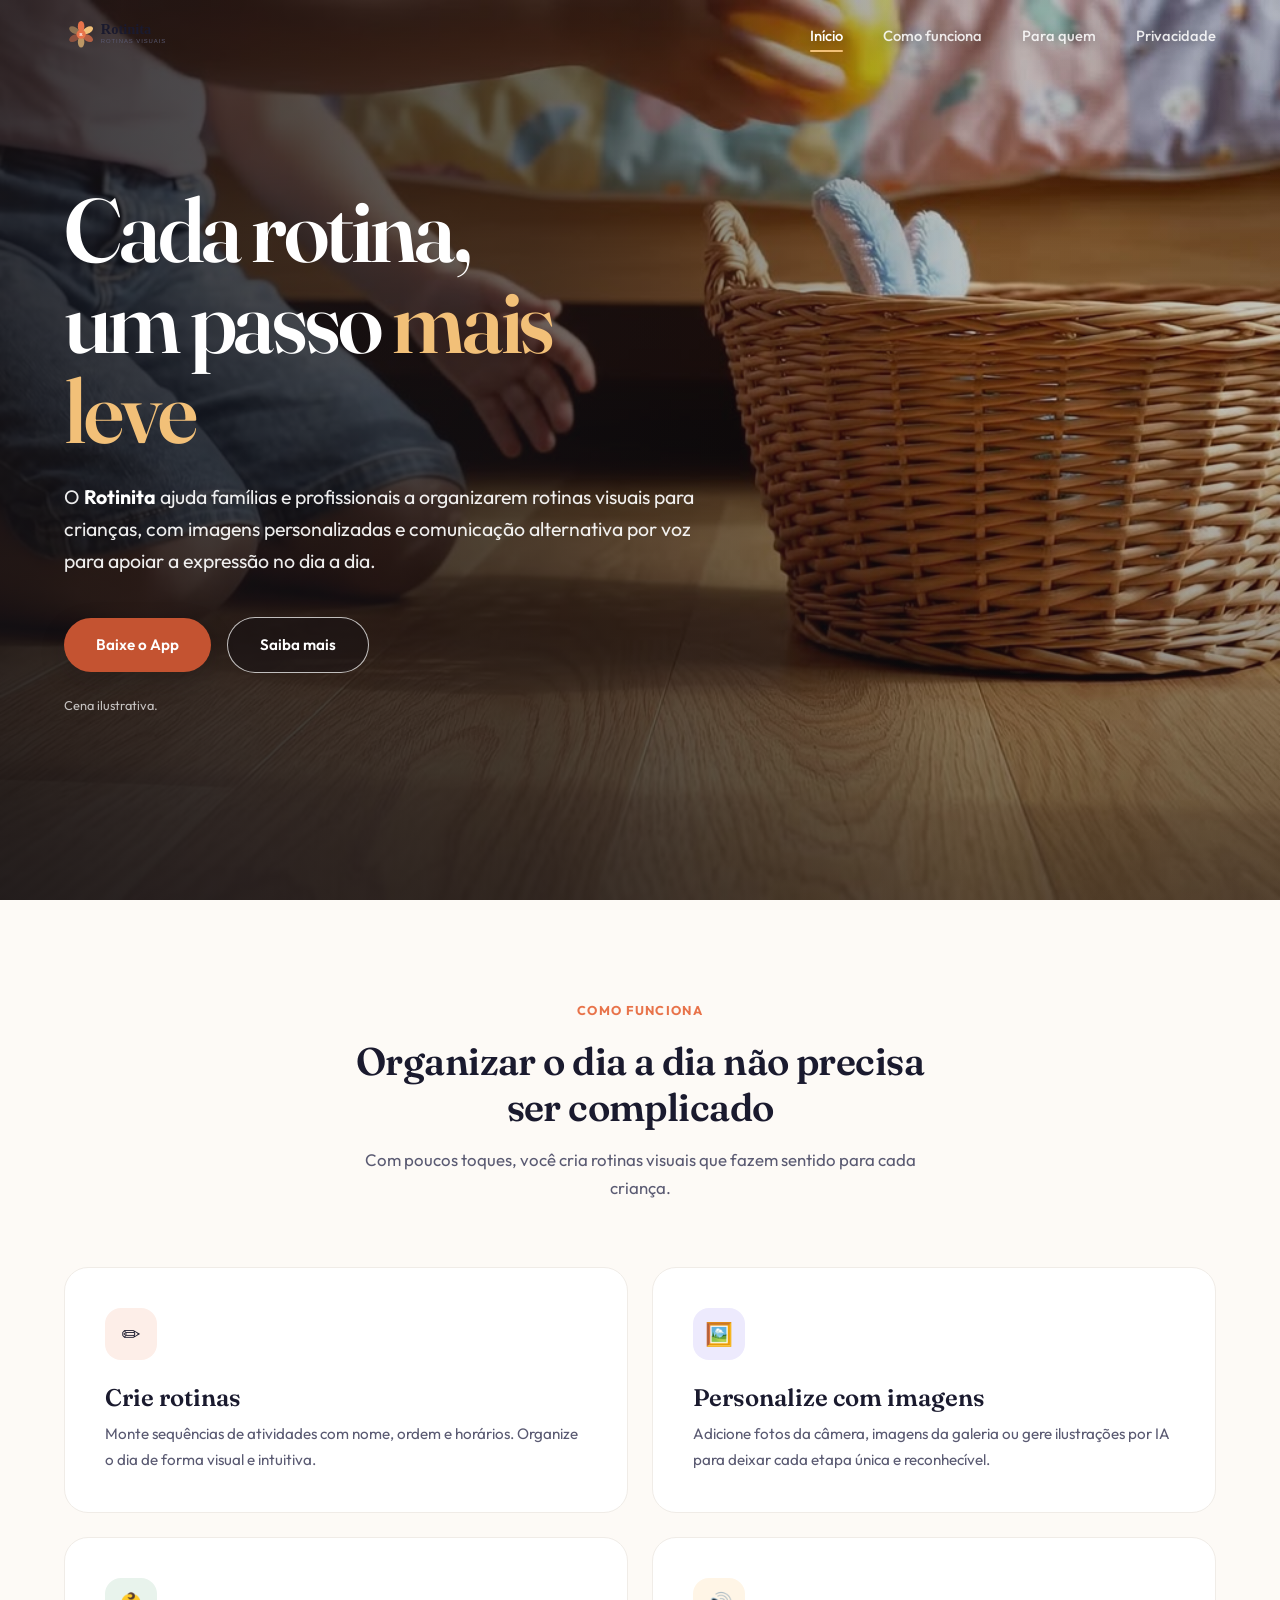
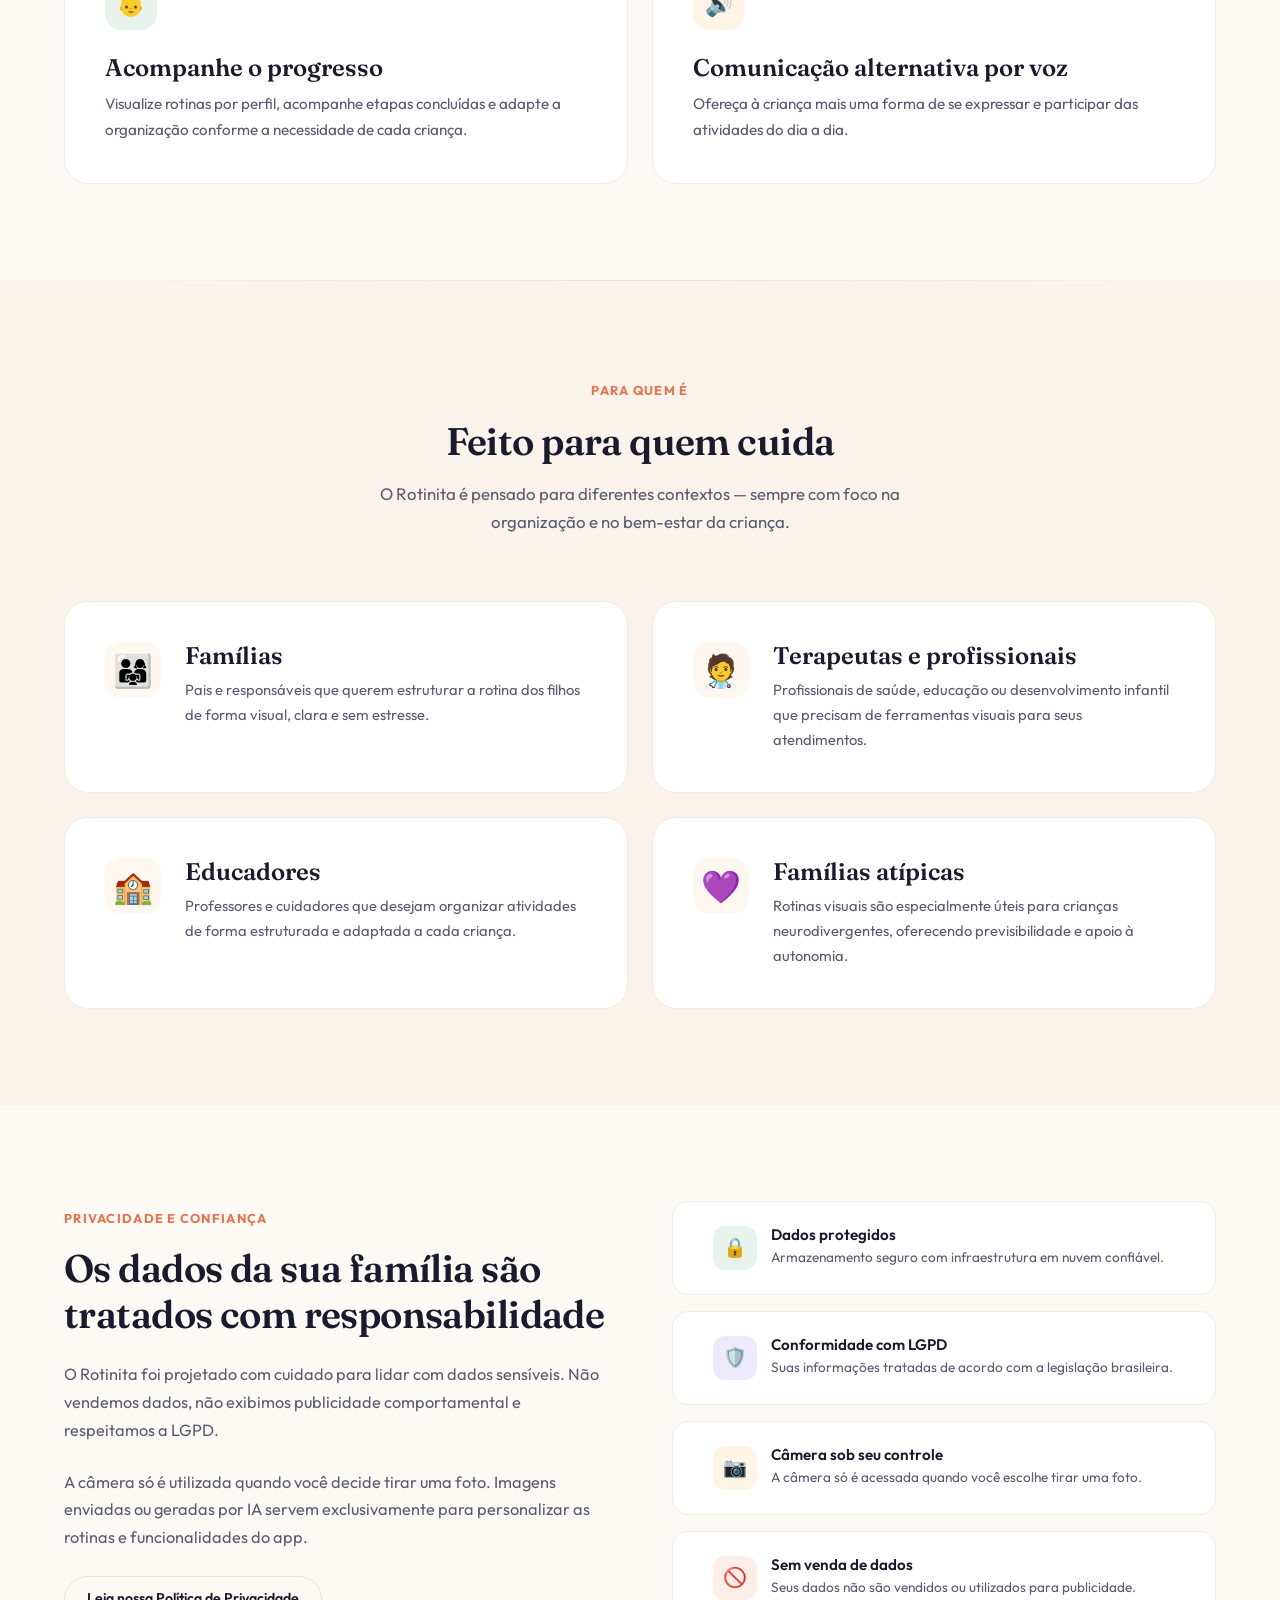
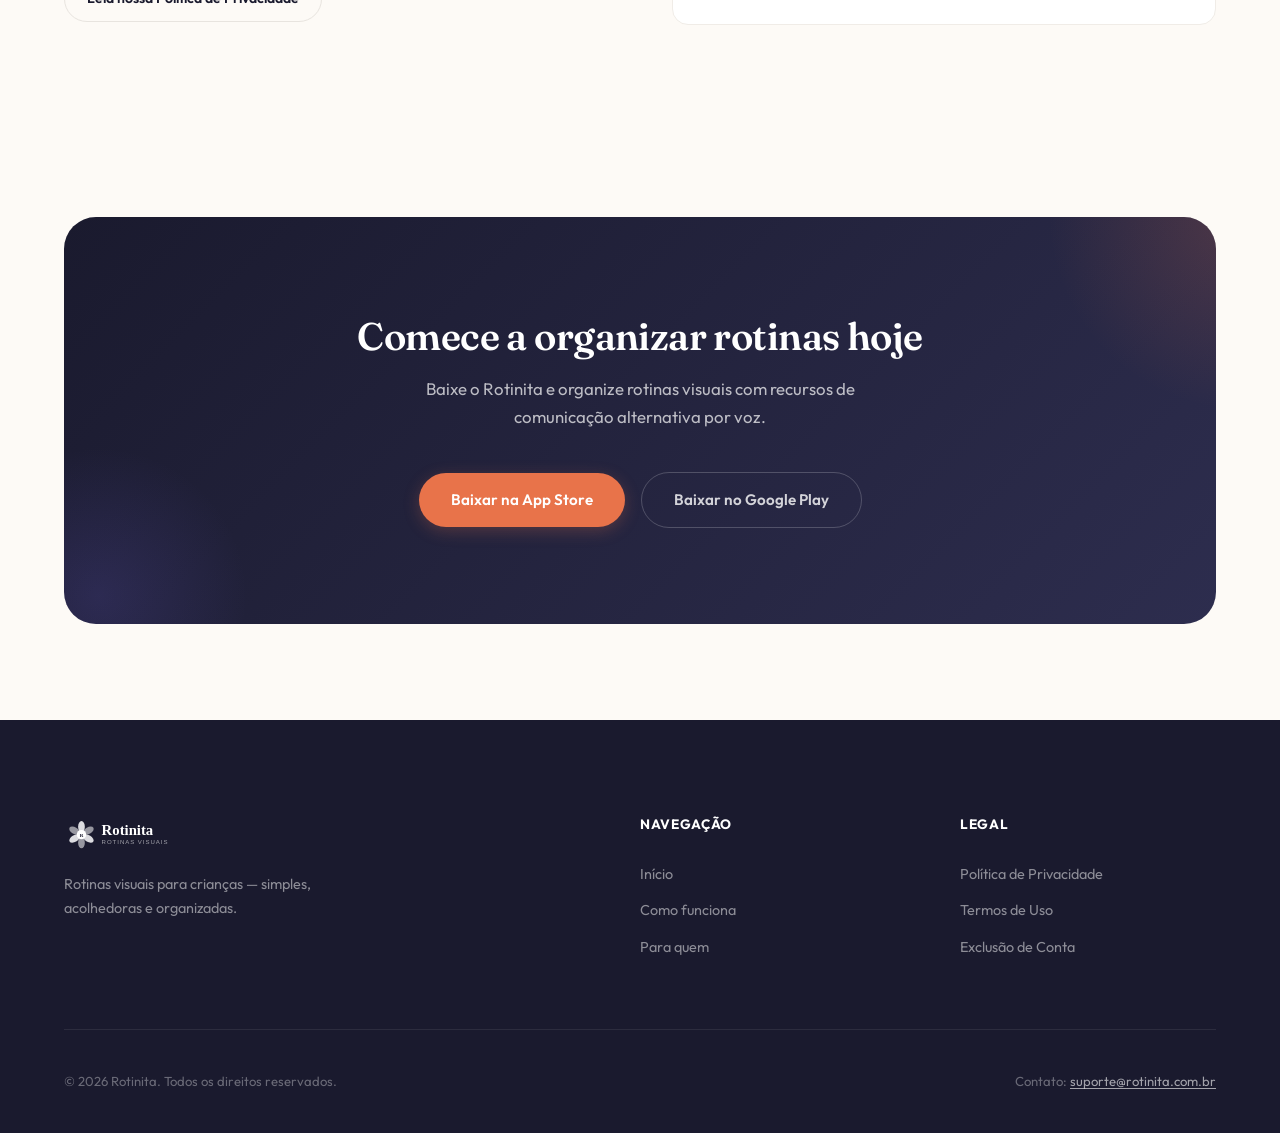
==== index.html @ 9b25953a "feat: Add hero video with autoplay and reduced motion support; enhance header behavior on scroll" ====
<!DOCTYPE html>
<html lang="pt-BR" class="home-page">
<head>
  <meta charset="UTF-8">
  <meta name="viewport" content="width=device-width, initial-scale=1.0">
  <title>Rotinita — Rotinas Visuais e Comunicação Alternativa por Voz</title>
  <meta name="description" content="Crie rotinas visuais personalizadas para crianças. O Rotinita também oferece comunicação alternativa por voz para apoiar a expressão no dia a dia.">
  <link rel="canonical" href="https://rotinita.com.br/">
  <meta name="theme-color" content="#E8734A">
  <meta name="msapplication-TileColor" content="#E8734A">
  <meta name="msapplication-config" content="/browserconfig.xml">
  <meta name="robots" content="index, follow">
  <meta name="author" content="Rotinita">
  <meta name="application-name" content="Rotinita">
  <meta name="apple-mobile-web-app-title" content="Rotinita">
  <meta name="apple-mobile-web-app-capable" content="yes">
  <meta name="apple-mobile-web-app-status-bar-style" content="default">
  <meta name="format-detection" content="telephone=no">
  <meta property="og:title" content="Rotinita — Rotinas Visuais e Comunicação Alternativa por Voz">
  <meta property="og:description" content="Rotinas visuais para crianças com imagens personalizadas e comunicação alternativa por voz.">
  <meta property="og:type" content="website">
  <meta property="og:locale" content="pt_BR">
  <meta property="og:site_name" content="Rotinita">
  <meta property="og:url" content="https://rotinita.com.br/">
  <meta property="og:image" content="https://rotinita.com.br/og-image.png">
  <meta property="og:image:width" content="1200">
  <meta property="og:image:height" content="630">
  <meta property="og:image:alt" content="Rotinita — Rotinas visuais para crianças">
  <meta name="twitter:card" content="summary_large_image">
  <meta name="twitter:title" content="Rotinita — Rotinas Visuais e Comunicação Alternativa por Voz">
  <meta name="twitter:description" content="Rotinas visuais para crianças com imagens personalizadas e comunicação alternativa por voz.">
  <meta name="twitter:image" content="https://rotinita.com.br/twitter-card.png">
  <meta name="twitter:image:alt" content="Rotinita — Rotinas visuais para crianças">
  <link rel="icon" type="image/svg+xml" href="/favicon.svg">
  <link rel="icon" type="image/x-icon" href="/favicon.ico">
  <link rel="icon" type="image/png" sizes="48x48" href="/favicon-48x48.png">
  <link rel="icon" type="image/png" sizes="32x32" href="/favicon-32x32.png">
  <link rel="icon" type="image/png" sizes="16x16" href="/favicon-16x16.png">
  <link rel="apple-touch-icon" sizes="180x180" href="/apple-touch-icon.png">
  <link rel="manifest" href="/site.webmanifest">
  <link rel="sitemap" type="application/xml" href="/sitemap.xml">
  <script type="application/ld+json">
    {
      "@context": "https://schema.org",
      "@type": "SoftwareApplication",
      "name": "Rotinita",
      "applicationCategory": "LifestyleApplication",
      "operatingSystem": "Android, iOS",
      "description": "Aplicativo de rotinas visuais para crianças com imagens personalizadas e comunicação alternativa por voz.",
      "url": "https://rotinita.com.br/",
      "image": "https://rotinita.com.br/og-image.png",
      "inLanguage": "pt-BR",
      "downloadUrl": [
        "https://apps.apple.com/br/app/rotinita/id6761869737",
        "https://play.google.com/store/apps/details?id=br.com.rotinita&hl=pt_BR"
      ],
      "publisher": {
        "@type": "Organization",
        "name": "Rotinita",
        "url": "https://rotinita.com.br/"
      }
    }
  </script>
  <link rel="stylesheet" href="css/style.css">
</head>
<body>

  <!-- Header -->
  <header class="site-header site-header--hero over-hero">
    <div class="container header-inner">
      <a href="/" class="logo" aria-label="Rotinita - Página Inicial">
        <img src="logo-horizontal.svg" alt="Rotinita" class="logo-image">
      </a>
      <nav class="nav-desktop" aria-label="Navegação principal">
        <a href="/" class="active">Início</a>
        <a href="#como-funciona">Como funciona</a>
        <a href="#para-quem">Para quem</a>
        <a href="#confianca">Privacidade</a>
      </nav>
      <button class="nav-toggle" aria-label="Abrir menu" aria-expanded="false">
        <svg viewBox="0 0 24 24" fill="none" stroke="currentColor" stroke-width="2" stroke-linecap="round"><line x1="3" y1="6" x2="21" y2="6"/><line x1="3" y1="12" x2="21" y2="12"/><line x1="3" y1="18" x2="21" y2="18"/></svg>
      </button>
    </div>
    <nav class="nav-mobile" aria-label="Navegação mobile">
      <a href="/">Início</a>
      <a href="#como-funciona">Como funciona</a>
      <a href="#para-quem">Para quem</a>
      <a href="#confianca">Privacidade</a>
      <a href="politica-de-privacidade.html">Política de Privacidade</a>
      <a href="termos-de-uso.html">Termos de Uso</a>
      <a href="exclusao-de-conta.html">Exclusão de Conta</a>
    </nav>
  </header>

  <main>
    <!-- Hero -->
    <section class="hero" aria-labelledby="hero-title">
      <div class="hero-media" aria-hidden="true">
        <video
          id="hero-video"
          class="hero-video"
          muted
          loop
          playsinline
          preload="metadata"
          poster="assets/video/rotinita-hero-poster.jpg"
          tabindex="-1"
        >
          <source src="assets/video/rotinita-hero.mp4" type="video/mp4">
        </video>
      </div>
      <div class="hero-overlay" aria-hidden="true"></div>

      <div class="container hero-content">
        <div class="hero-copy">
          <h1 id="hero-title" class="fade-up">
            Cada rotina,<br>um passo <em>mais leve</em>
          </h1>

          <p class="hero-subtitle fade-up stagger-1">
            O <strong>Rotinita</strong> ajuda famílias e profissionais a organizarem rotinas visuais para crianças, com imagens personalizadas e comunicação alternativa por voz para apoiar a expressão no dia a dia.
          </p>

          <div class="hero-actions fade-up stagger-2">
            <a href="#contato" class="btn btn-primary">Baixe o App</a>
            <a href="#como-funciona" class="btn btn-secondary">Saiba mais</a>
          </div>

          <p class="hero-disclosure fade-up stagger-3">
            Cena ilustrativa.
          </p>
        </div>
      </div>

    </section>

    <!-- Como Funciona -->
    <section id="como-funciona">
      <div class="container">
        <div class="section-header fade-up">
          <span class="section-label">Como funciona</span>
          <h2>Organizar o dia a dia não precisa ser complicado</h2>
          <p>Com poucos toques, você cria rotinas visuais que fazem sentido para cada criança.</p>
        </div>

        <div class="features-grid">
          <div class="feature-card fade-up stagger-1">
            <div class="feature-icon feature-icon--orange" aria-hidden="true">✏️</div>
            <h3>Crie rotinas</h3>
            <p>Monte sequências de atividades com nome, ordem e horários. Organize o dia de forma visual e intuitiva.</p>
          </div>

          <div class="feature-card fade-up stagger-2">
            <div class="feature-icon feature-icon--purple" aria-hidden="true">🖼️</div>
            <h3>Personalize com imagens</h3>
            <p>Adicione fotos da câmera, imagens da galeria ou gere ilustrações por IA para deixar cada etapa única e reconhecível.</p>
          </div>

          <div class="feature-card fade-up stagger-3">
            <div class="feature-icon feature-icon--sage" aria-hidden="true">👶</div>
            <h3>Acompanhe o progresso</h3>
            <p>Visualize rotinas por perfil, acompanhe etapas concluídas e adapte a organização conforme a necessidade de cada criança.</p>
          </div>

          <div class="feature-card fade-up stagger-4">
            <div class="feature-icon feature-icon--warm" aria-hidden="true">🔊</div>
            <h3>Comunicação alternativa por voz</h3>
            <p>Ofereça à criança mais uma forma de se expressar e participar das atividades do dia a dia.</p>
          </div>
        </div>
      </div>
    </section>

    <!-- Para quem -->
    <section id="para-quem" class="audience-section">
      <div class="container">
        <div class="section-header fade-up">
          <span class="section-label">Para quem é</span>
          <h2>Feito para quem cuida</h2>
          <p>O Rotinita é pensado para diferentes contextos — sempre com foco na organização e no bem-estar da criança.</p>
        </div>

        <div class="audience-grid">
          <div class="audience-card fade-up stagger-1">
            <div class="audience-emoji" aria-hidden="true">👨‍👩‍👧</div>
            <div>
              <h3>Famílias</h3>
              <p>Pais e responsáveis que querem estruturar a rotina dos filhos de forma visual, clara e sem estresse.</p>
            </div>
          </div>

          <div class="audience-card fade-up stagger-2">
            <div class="audience-emoji" aria-hidden="true">🧑‍⚕️</div>
            <div>
              <h3>Terapeutas e profissionais</h3>
              <p>Profissionais de saúde, educação ou desenvolvimento infantil que precisam de ferramentas visuais para seus atendimentos.</p>
            </div>
          </div>

          <div class="audience-card fade-up stagger-3">
            <div class="audience-emoji" aria-hidden="true">🏫</div>
            <div>
              <h3>Educadores</h3>
              <p>Professores e cuidadores que desejam organizar atividades de forma estruturada e adaptada a cada criança.</p>
            </div>
          </div>

          <div class="audience-card fade-up stagger-4">
            <div class="audience-emoji" aria-hidden="true">💜</div>
            <div>
              <h3>Famílias atípicas</h3>
              <p>Rotinas visuais são especialmente úteis para crianças neurodivergentes, oferecendo previsibilidade e apoio à autonomia.</p>
            </div>
          </div>
        </div>
      </div>
    </section>

    <!-- Confiança e Privacidade -->
    <section id="confianca" class="trust-section">
      <div class="container">
        <div class="trust-content">
          <div class="trust-text fade-up">
            <span class="section-label">Privacidade e confiança</span>
            <h2>Os dados da sua família são tratados com responsabilidade</h2>
            <p>
              O Rotinita foi projetado com cuidado para lidar com dados sensíveis. Não vendemos dados, não exibimos publicidade comportamental e respeitamos a LGPD.
            </p>
            <p>
              A câmera só é utilizada quando você decide tirar uma foto. Imagens enviadas ou geradas por IA servem exclusivamente para personalizar as rotinas e funcionalidades do app.
            </p>
            <div class="mt-md">
              <a href="politica-de-privacidade.html" class="btn btn-secondary btn-sm">Leia nossa Política de Privacidade</a>
            </div>
          </div>

          <div class="trust-badges fade-up stagger-2">
            <div class="trust-badge">
              <div class="trust-badge-icon feature-icon--sage" aria-hidden="true">🔒</div>
              <div>
                <h4>Dados protegidos</h4>
                <p>Armazenamento seguro com infraestrutura em nuvem confiável.</p>
              </div>
            </div>

            <div class="trust-badge">
              <div class="trust-badge-icon feature-icon--purple" aria-hidden="true">🛡️</div>
              <div>
                <h4>Conformidade com LGPD</h4>
                <p>Suas informações tratadas de acordo com a legislação brasileira.</p>
              </div>
            </div>

            <div class="trust-badge">
              <div class="trust-badge-icon feature-icon--warm" aria-hidden="true">📷</div>
              <div>
                <h4>Câmera sob seu controle</h4>
                <p>A câmera só é acessada quando você escolhe tirar uma foto.</p>
              </div>
            </div>

            <div class="trust-badge">
              <div class="trust-badge-icon feature-icon--orange" aria-hidden="true">🚫</div>
              <div>
                <h4>Sem venda de dados</h4>
                <p>Seus dados não são vendidos ou utilizados para publicidade.</p>
              </div>
            </div>
          </div>
        </div>
      </div>
    </section>

    <!-- CTA -->
    <section id="contato" class="cta-section">
      <div class="container">
        <div class="cta-card fade-up">
          <h2>Comece a organizar rotinas hoje</h2>
          <p>Baixe o Rotinita e organize rotinas visuais com recursos de comunicação alternativa por voz.</p>
          <div class="hero-actions">
            <a href="https://apps.apple.com/br/app/rotinita/id6761869737" class="btn btn-primary">Baixar na App Store</a>
            <a href="https://play.google.com/store/apps/details?id=br.com.rotinita&amp;hl=pt_BR" class="btn btn-secondary">Baixar no Google Play</a>
          </div>
        </div>
      </div>
    </section>
  </main>

  <!-- Footer -->
  <footer class="site-footer">
    <div class="container">
      <div class="footer-grid">
        <div class="footer-brand">
          <a href="/" class="logo" aria-label="Rotinita - Página Inicial">
            <img src="logo-horizontal-branco.svg" alt="Rotinita" class="logo-image logo-image--footer">
          </a>
          <p>Rotinas visuais para crianças — simples, acolhedoras e organizadas.</p>
        </div>

        <div class="footer-col">
          <h4>Navegação</h4>
          <a href="/">Início</a>
          <a href="#como-funciona">Como funciona</a>
          <a href="#para-quem">Para quem</a>
        </div>

        <div class="footer-col">
          <h4>Legal</h4>
          <a href="politica-de-privacidade.html">Política de Privacidade</a>
          <a href="termos-de-uso.html">Termos de Uso</a>
          <a href="exclusao-de-conta.html">Exclusão de Conta</a>
        </div>
      </div>

      <div class="footer-bottom">
        <p>&copy; 2026 Rotinita. Todos os direitos reservados.</p>
        <p>Contato: <a href="mailto:suporte@rotinita.com.br">suporte@rotinita.com.br</a></p>
      </div>
    </div>
  </footer>

  <!-- Back to top -->
  <button class="back-to-top" aria-label="Voltar ao topo">
    <svg viewBox="0 0 24 24" fill="none" stroke="currentColor" stroke-width="2.5" stroke-linecap="round" stroke-linejoin="round"><polyline points="18 15 12 9 6 15"/></svg>
  </button>

  <script src="js/main.js"></script>
</body>
</html>
---- css/style.css ----
/* ============================================
   Rotinita - Rotinas Visuais
   Site Institucional — 2026
   ============================================ */

@import url('https://fonts.googleapis.com/css2?family=Outfit:wght@300;400;500;600;700;800&family=Fraunces:ital,opsz,wght@0,9..144,300;0,9..144,400;0,9..144,500;0,9..144,600;0,9..144,700;1,9..144,400;1,9..144,500&display=swap');

/* --- Design Tokens --- */
:root {
  --color-bg: #FDFAF6;
  --color-bg-warm: #F9F3EB;
  --color-bg-card: #FFFFFF;
  --color-bg-elevated: #FFF8F0;
  --color-text: #1A1A2E;
  --color-text-secondary: #5A5A72;
  --color-text-muted: #8E8EA0;
  --color-accent: #E8734A;
  --color-accent-hover: #D4623B;
  --color-accent-soft: #FDEEE8;
  --color-accent-2: #7B6CF0;
  --color-accent-2-soft: #EDEAFD;
  --color-warm: #F2C078;
  --color-warm-soft: #FFF5E6;
  --color-sage: #8DB89E;
  --color-sage-soft: #E8F3EC;
  --color-border: #E8E4DF;
  --color-border-light: #F0ECE7;
  --color-shadow: rgba(26, 26, 46, 0.06);
  --color-shadow-lg: rgba(26, 26, 46, 0.10);

  --font-display: 'Fraunces', Georgia, serif;
  --font-body: 'Outfit', system-ui, sans-serif;

  --radius-sm: 10px;
  --radius-md: 16px;
  --radius-lg: 24px;
  --radius-xl: 32px;
  --radius-full: 9999px;

  --space-xs: 0.5rem;
  --space-sm: 1rem;
  --space-md: 1.5rem;
  --space-lg: 2.5rem;
  --space-xl: 4rem;
  --space-2xl: 6rem;
  --space-3xl: 8rem;

  --max-width: 1200px;
  --max-width-text: 780px;
  --header-height: 72px;
}

/* --- Reset & Base --- */
*, *::before, *::after { box-sizing: border-box; margin: 0; padding: 0; }

html {
  scroll-behavior: smooth;
  -webkit-text-size-adjust: 100%;
  scroll-padding-top: calc(var(--header-height) + 2rem);
}

.home-page {
  scroll-padding-top: var(--header-height);
}

body {
  font-family: var(--font-body);
  font-weight: 400;
  color: var(--color-text);
  background-color: var(--color-bg);
  line-height: 1.7;
  font-size: 16px;
  -webkit-font-smoothing: antialiased;
  -moz-osx-font-smoothing: grayscale;
  overflow-x: hidden;
}

img { max-width: 100%; display: block; }
a { color: inherit; text-decoration: none; }
ul, ol { list-style: none; }

::selection {
  background: var(--color-accent-soft);
  color: var(--color-accent);
}

/* --- Typography --- */
h1, h2, h3, h4 {
  font-family: var(--font-display);
  font-weight: 600;
  line-height: 1.2;
  color: var(--color-text);
}

h1 { font-size: clamp(2.2rem, 5vw, 3.5rem); letter-spacing: -0.02em; }
h2 { font-size: clamp(1.6rem, 3.5vw, 2.4rem); letter-spacing: -0.015em; }
h3 { font-size: clamp(1.2rem, 2.5vw, 1.5rem); }
h4 { font-size: 1.1rem; font-family: var(--font-body); font-weight: 600; }

p { color: var(--color-text-secondary); }

.text-link {
  color: var(--color-accent);
  text-decoration: underline;
  text-underline-offset: 0.14em;
}

.text-link:hover {
  color: var(--color-accent-hover);
}

/* --- Layout --- */
.container {
  width: 100%;
  max-width: var(--max-width);
  margin: 0 auto;
  padding: 0 var(--space-md);
}

.container--narrow {
  max-width: var(--max-width-text);
}

section {
  padding: var(--space-2xl) 0;
}

/* --- Header --- */
.site-header {
  position: sticky;
  top: 0;
  z-index: 100;
  background: rgba(253, 250, 246, 0.85);
  backdrop-filter: blur(20px) saturate(180%);
  -webkit-backdrop-filter: blur(20px) saturate(180%);
  border-bottom: 1px solid var(--color-border-light);
  height: var(--header-height);
  transition: background-color 0.3s ease, border-color 0.3s ease, box-shadow 0.3s ease;
}

.site-header.scrolled {
  box-shadow: 0 2px 24px var(--color-shadow);
}

.site-header--hero {
  position: fixed;
  left: 0;
  right: 0;
}

.site-header--hero.over-hero {
  background: transparent;
  border-bottom-color: transparent;
  box-shadow: none;
  backdrop-filter: none;
  -webkit-backdrop-filter: none;
}

.header-inner {
  display: flex;
  align-items: center;
  justify-content: space-between;
  height: 100%;
}

.logo {
  display: flex;
  align-items: center;
  gap: 10px;
  font-family: var(--font-display);
  font-weight: 700;
  font-size: 1.25rem;
  color: var(--color-text);
  flex-shrink: 0;
  transition: opacity 0.25s ease, transform 0.25s ease, visibility 0.25s;
}

.logo-image {
  display: block;
  width: clamp(148px, 22vw, 184px);
  height: auto;
}

.nav-desktop {
  display: flex;
  align-items: center;
  gap: var(--space-lg);
}

.nav-desktop a {
  font-size: 0.92rem;
  font-weight: 500;
  color: var(--color-text-secondary);
  transition: color 0.2s;
  position: relative;
}

.nav-desktop a:hover,
.nav-desktop a.active {
  color: var(--color-accent);
}

.site-header--hero.over-hero .logo {
  opacity: 0;
  visibility: hidden;
  transform: translateY(-8px);
}

.site-header--hero.over-hero .nav-desktop a {
  color: rgba(255, 255, 255, 0.86);
  text-shadow: 0 1px 12px rgba(20, 17, 21, 0.42);
}

.site-header--hero.over-hero .nav-desktop a:hover,
.site-header--hero.over-hero .nav-desktop a.active {
  color: white;
}

.nav-desktop a::after {
  content: '';
  position: absolute;
  bottom: -4px;
  left: 0;
  width: 0;
  height: 2px;
  background: var(--color-accent);
  border-radius: 2px;
  transition: width 0.25s ease;
}

.nav-desktop a:hover::after,
.nav-desktop a.active::after {
  width: 100%;
}

.site-header--hero.over-hero .nav-desktop a::after {
  background: #F2C078;
}

/* Mobile Nav */
.nav-toggle {
  display: none;
  background: none;
  border: none;
  cursor: pointer;
  padding: 8px;
  color: var(--color-text);
}

.nav-toggle svg { width: 24px; height: 24px; }

.site-header--hero.over-hero .nav-toggle {
  color: white;
  filter: drop-shadow(0 1px 8px rgba(20, 17, 21, 0.45));
}

.site-header--hero.over-hero.menu-open {
  background: var(--color-bg);
  border-bottom-color: var(--color-border-light);
}

.site-header--hero.over-hero.menu-open .nav-toggle {
  color: var(--color-text);
  filter: none;
}

.nav-mobile {
  display: none;
  position: fixed;
  top: var(--header-height);
  left: 0;
  right: 0;
  bottom: 0;
  background: var(--color-bg);
  z-index: 99;
  padding: var(--space-lg) var(--space-md);
  flex-direction: column;
  gap: var(--space-sm);
  animation: fadeInDown 0.25s ease;
}

.nav-mobile.open { display: flex; }

.nav-mobile a {
  font-size: 1.15rem;
  font-weight: 500;
  padding: var(--space-sm) 0;
  border-bottom: 1px solid var(--color-border-light);
  color: var(--color-text);
  transition: color 0.2s;
}

.nav-mobile a:hover { color: var(--color-accent); }

@keyframes fadeInDown {
  from { opacity: 0; transform: translateY(-8px); }
  to { opacity: 1; transform: translateY(0); }
}

@media (max-width: 768px) {
  .nav-desktop { display: none; }
  .nav-toggle { display: block; }
}

/* --- Buttons --- */
.btn {
  display: inline-flex;
  align-items: center;
  justify-content: center;
  gap: 8px;
  padding: 14px 32px;
  border-radius: var(--radius-full);
  font-family: var(--font-body);
  font-size: 0.95rem;
  font-weight: 600;
  cursor: pointer;
  border: none;
  transition: all 0.25s ease;
  white-space: nowrap;
}

.btn-primary {
  background: var(--color-accent);
  color: white;
  box-shadow: 0 4px 16px rgba(232, 115, 74, 0.25);
}

.btn-primary:hover {
  background: var(--color-accent-hover);
  transform: translateY(-2px);
  box-shadow: 0 6px 24px rgba(232, 115, 74, 0.35);
}

.btn-secondary {
  background: transparent;
  color: var(--color-text);
  border: 1.5px solid var(--color-border);
}

.btn-secondary:hover {
  border-color: var(--color-accent);
  color: var(--color-accent);
}

.btn-sm {
  padding: 10px 22px;
  font-size: 0.88rem;
}

/* --- Hero --- */
.hero {
  position: relative;
  isolation: isolate;
  display: flex;
  align-items: center;
  min-height: 100svh;
  padding: clamp(5rem, 12vh, 8rem) 0;
  background: var(--color-text);
  overflow: hidden;
}

.hero-media,
.hero-overlay {
  position: absolute;
  inset: 0;
}

.hero-media {
  z-index: -2;
  background: #2b2526 url('../assets/video/rotinita-hero-poster.jpg') center / cover no-repeat;
}

.hero-video {
  width: 100%;
  height: 100%;
  display: block;
  object-fit: cover;
  object-position: center;
}

.hero-overlay {
  z-index: -1;
  pointer-events: none;
  background:
    linear-gradient(90deg, rgba(20, 17, 21, 0.82) 0%, rgba(20, 17, 21, 0.64) 42%, rgba(20, 17, 21, 0.24) 76%),
    linear-gradient(0deg, rgba(20, 17, 21, 0.48) 0%, rgba(20, 17, 21, 0.02) 58%);
}

.hero-content {
  position: relative;
  width: 100%;
}

.hero-copy {
  max-width: 650px;
}

.hero h1 {
  max-width: 10ch;
  margin-bottom: var(--space-md);
  color: white;
  font-size: clamp(3.35rem, 7vw, 5.7rem);
  line-height: 1.01;
  letter-spacing: -0.035em;
  text-wrap: balance;
}

.hero h1 em {
  font-style: normal;
  color: #F2C078;
}

.hero-subtitle {
  max-width: 62ch;
  margin: 0 0 var(--space-lg);
  color: rgba(255, 255, 255, 0.92);
  font-size: clamp(1.05rem, 1.8vw, 1.22rem);
  line-height: 1.65;
}

.hero-subtitle strong {
  color: white;
}

.hero-actions {
  display: flex;
  align-items: center;
  justify-content: center;
  gap: var(--space-sm);
  flex-wrap: wrap;
}

.hero .hero-actions {
  justify-content: flex-start;
}

.hero .btn-primary {
  background: #C45331;
  box-shadow: 0 8px 24px rgba(16, 13, 17, 0.24);
}

.hero .btn-primary:hover {
  background: #AD4529;
}

.hero .btn-secondary {
  color: white;
  background: rgba(20, 17, 21, 0.46);
  border-color: rgba(255, 255, 255, 0.72);
}

.hero .btn-secondary:hover {
  color: var(--color-text);
  background: white;
  border-color: white;
}

.hero-disclosure {
  margin-top: var(--space-md);
  color: rgba(255, 255, 255, 0.72);
  font-size: 0.8rem;
  line-height: 1.4;
}

.hero :focus-visible {
  outline: 3px solid #F2C078;
  outline-offset: 4px;
}

@media (max-width: 768px) {
  .hero {
    align-items: flex-end;
    min-height: 100svh;
    padding: 4.5rem 0 6.5rem;
  }

  .hero-video {
    object-position: 56% center;
  }

  .hero-overlay {
    background:
      linear-gradient(0deg, rgba(20, 17, 21, 0.9) 0%, rgba(20, 17, 21, 0.7) 54%, rgba(20, 17, 21, 0.3) 100%),
      linear-gradient(90deg, rgba(20, 17, 21, 0.46), rgba(20, 17, 21, 0.12));
  }

  .hero h1 {
    font-size: clamp(2.75rem, 12vw, 4.25rem);
  }

  .hero-subtitle {
    max-width: 36rem;
    font-size: 1.02rem;
    line-height: 1.58;
  }
}

@media (max-width: 480px) {
  .hero .hero-actions {
    align-items: stretch;
    flex-direction: column;
  }

  .hero .btn {
    width: 100%;
  }

}

/* --- Feature Cards Section --- */
.section-header {
  text-align: center;
  max-width: 600px;
  margin: 0 auto var(--space-xl);
}

.section-label {
  display: inline-block;
  font-size: 0.8rem;
  font-weight: 700;
  letter-spacing: 0.1em;
  text-transform: uppercase;
  color: var(--color-accent);
  margin-bottom: var(--space-sm);
}

.section-header p {
  margin-top: var(--space-sm);
  font-size: 1.05rem;
}

.features-grid {
  display: grid;
  grid-template-columns: repeat(2, 1fr);
  gap: var(--space-md);
}

@media (max-width: 700px) {
  .features-grid { grid-template-columns: 1fr; }
}

.feature-card {
  background: var(--color-bg-card);
  border: 1px solid var(--color-border-light);
  border-radius: var(--radius-lg);
  padding: var(--space-lg);
  transition: all 0.3s ease;
  position: relative;
  overflow: hidden;
}

.feature-card:hover {
  transform: translateY(-4px);
  box-shadow: 0 12px 40px var(--color-shadow-lg);
  border-color: transparent;
}

.feature-icon {
  width: 52px;
  height: 52px;
  border-radius: var(--radius-md);
  display: flex;
  align-items: center;
  justify-content: center;
  font-size: 1.4rem;
  margin-bottom: var(--space-md);
}

.feature-icon--orange { background: var(--color-accent-soft); }
.feature-icon--purple { background: var(--color-accent-2-soft); }
.feature-icon--sage { background: var(--color-sage-soft); }
.feature-icon--warm { background: var(--color-warm-soft); }

.feature-card h3 { margin-bottom: var(--space-xs); }
.feature-card p { font-size: 0.95rem; }

/* --- Audience Section --- */
.audience-section {
  background: var(--color-bg-warm);
  position: relative;
}

.audience-section::before {
  content: '';
  position: absolute;
  top: 0;
  left: 0;
  right: 0;
  height: 1px;
  background: linear-gradient(90deg, transparent, var(--color-border), transparent);
}

.audience-grid {
  display: grid;
  grid-template-columns: repeat(2, 1fr);
  gap: var(--space-md);
}

@media (max-width: 700px) {
  .audience-grid { grid-template-columns: 1fr; }
}

.audience-card {
  display: flex;
  align-items: flex-start;
  gap: var(--space-md);
  background: var(--color-bg-card);
  border-radius: var(--radius-lg);
  padding: var(--space-lg);
  border: 1px solid var(--color-border-light);
  transition: all 0.3s ease;
}

.audience-card:hover {
  box-shadow: 0 8px 32px var(--color-shadow);
}

.audience-emoji {
  font-size: 2rem;
  flex-shrink: 0;
  width: 56px;
  height: 56px;
  display: flex;
  align-items: center;
  justify-content: center;
  background: var(--color-bg-elevated);
  border-radius: var(--radius-md);
}

.audience-card h3 { margin-bottom: 6px; }
.audience-card p { font-size: 0.92rem; }

/* --- Trust Section --- */
.trust-section {
  position: relative;
}

.trust-content {
  display: grid;
  grid-template-columns: 1fr 1fr;
  gap: var(--space-xl);
  align-items: center;
}

@media (max-width: 768px) {
  .trust-content { grid-template-columns: 1fr; }
}

.trust-text h2 { margin-bottom: var(--space-md); }
.trust-text p { margin-bottom: var(--space-md); font-size: 1.02rem; }

.trust-badges {
  display: flex;
  flex-direction: column;
  gap: var(--space-sm);
}

.trust-badge {
  display: flex;
  align-items: center;
  gap: 14px;
  padding: var(--space-md) var(--space-lg);
  background: var(--color-bg-card);
  border: 1px solid var(--color-border-light);
  border-radius: var(--radius-md);
  transition: all 0.3s ease;
}

.trust-badge:hover {
  box-shadow: 0 4px 20px var(--color-shadow);
}

.trust-badge-icon {
  width: 44px;
  height: 44px;
  border-radius: 12px;
  display: flex;
  align-items: center;
  justify-content: center;
  font-size: 1.2rem;
  flex-shrink: 0;
}

.trust-badge h4 { margin-bottom: 2px; font-size: 0.95rem; }
.trust-badge p { font-size: 0.85rem; margin: 0; }

/* --- CTA Section --- */
.cta-section {
  text-align: center;
  position: relative;
}

.cta-card {
  background: linear-gradient(135deg, var(--color-text) 0%, #2D2D4E 100%);
  border-radius: var(--radius-xl);
  padding: var(--space-2xl) var(--space-xl);
  position: relative;
  overflow: hidden;
}

.cta-card::before {
  content: '';
  position: absolute;
  top: -50%;
  right: -20%;
  width: 400px;
  height: 400px;
  border-radius: 50%;
  background: radial-gradient(circle, rgba(232, 115, 74, 0.2) 0%, transparent 70%);
}

.cta-card::after {
  content: '';
  position: absolute;
  bottom: -30%;
  left: -10%;
  width: 300px;
  height: 300px;
  border-radius: 50%;
  background: radial-gradient(circle, rgba(123, 108, 240, 0.15) 0%, transparent 70%);
}

.cta-card > * { position: relative; z-index: 1; }

.cta-card h2 {
  color: white;
  margin-bottom: var(--space-sm);
}

.cta-card p {
  color: rgba(255, 255, 255, 0.7);
  max-width: 500px;
  margin: 0 auto var(--space-lg);
  font-size: 1.05rem;
}

.cta-card .btn-primary {
  background: var(--color-accent);
}

.cta-card .btn-secondary {
  color: rgba(255, 255, 255, 0.8);
  border-color: rgba(255, 255, 255, 0.2);
}

.cta-card .btn-secondary:hover {
  border-color: rgba(255, 255, 255, 0.5);
  color: white;
}

/* --- Footer --- */
.site-footer {
  background: var(--color-text);
  color: rgba(255, 255, 255, 0.6);
  padding: var(--space-2xl) 0 var(--space-lg);
}

.footer-grid {
  display: grid;
  grid-template-columns: 2fr 1fr 1fr;
  gap: var(--space-xl);
  margin-bottom: var(--space-xl);
}

@media (max-width: 768px) {
  .footer-grid {
    grid-template-columns: 1fr;
    gap: var(--space-lg);
  }
}

.footer-brand .logo {
  color: white;
  margin-bottom: var(--space-sm);
  display: inline-flex;
}

.logo-image--footer {
  width: min(188px, 100%);
}

.footer-brand p {
  color: rgba(255, 255, 255, 0.5);
  font-size: 0.9rem;
  max-width: 320px;
}

.footer-col h4 {
  color: white;
  font-size: 0.85rem;
  font-weight: 700;
  letter-spacing: 0.05em;
  text-transform: uppercase;
  margin-bottom: var(--space-md);
}

.footer-col a {
  display: block;
  font-size: 0.9rem;
  color: rgba(255, 255, 255, 0.5);
  padding: 6px 0;
  transition: color 0.2s;
}

.footer-col a:hover {
  color: var(--color-accent);
}

.footer-bottom {
  border-top: 1px solid rgba(255, 255, 255, 0.08);
  padding-top: var(--space-lg);
  display: flex;
  align-items: center;
  justify-content: space-between;
  flex-wrap: wrap;
  gap: var(--space-sm);
}

.footer-bottom p {
  font-size: 0.82rem;
  color: rgba(255, 255, 255, 0.35);
}

.footer-bottom a {
  color: rgba(255, 255, 255, 0.6);
  text-decoration: underline;
  text-underline-offset: 0.14em;
}

.footer-bottom a:hover {
  color: white;
}

/* --- Legal Pages --- */
.legal-hero {
  padding: var(--space-2xl) 0 var(--space-lg);
  text-align: center;
  position: relative;
}

.legal-hero::before {
  content: '';
  position: absolute;
  top: 0;
  left: 0;
  right: 0;
  bottom: 0;
  background: linear-gradient(180deg, var(--color-bg-warm) 0%, var(--color-bg) 100%);
  z-index: 0;
}

.legal-hero > * { position: relative; z-index: 1; }

.legal-hero h1 { margin-bottom: var(--space-sm); }
.legal-hero p { font-size: 1rem; }

.legal-updated {
  display: inline-flex;
  align-items: center;
  gap: 6px;
  margin-top: var(--space-sm);
  font-size: 0.85rem;
  color: var(--color-text-muted);
  background: var(--color-bg-card);
  padding: 6px 16px;
  border-radius: var(--radius-full);
  border: 1px solid var(--color-border-light);
}

/* Legal TOC */
.legal-toc {
  background: var(--color-bg-card);
  border: 1px solid var(--color-border-light);
  border-radius: var(--radius-lg);
  padding: var(--space-lg);
  margin-bottom: var(--space-xl);
}

.legal-toc h3 {
  font-family: var(--font-body);
  font-size: 0.85rem;
  font-weight: 700;
  letter-spacing: 0.05em;
  text-transform: uppercase;
  color: var(--color-text-muted);
  margin-bottom: var(--space-sm);
}

.legal-toc ol {
  list-style: none;
  counter-reset: toc;
}

.legal-toc li {
  counter-increment: toc;
}

.legal-toc li a {
  display: flex;
  align-items: baseline;
  gap: 10px;
  padding: 8px 0;
  font-size: 0.92rem;
  color: var(--color-text-secondary);
  border-bottom: 1px solid var(--color-border-light);
  transition: color 0.2s;
}

.legal-toc li:last-child a { border-bottom: none; }
.legal-toc li a:hover { color: var(--color-accent); }

.legal-toc li a::before {
  content: counter(toc, decimal-leading-zero);
  font-size: 0.78rem;
  font-weight: 700;
  color: var(--color-text-muted);
  flex-shrink: 0;
  width: 24px;
}

/* Legal Content */
.legal-content {
  padding-bottom: var(--space-2xl);
}

.legal-content h2 {
  font-size: clamp(1.3rem, 2.5vw, 1.6rem);
  margin-top: var(--space-xl);
  margin-bottom: var(--space-md);
  padding-top: var(--space-md);
  border-top: 1px solid var(--color-border-light);
}

.legal-content h2:first-child {
  border-top: none;
  margin-top: 0;
  padding-top: 0;
}

.legal-content h3 {
  font-size: 1.15rem;
  margin-top: var(--space-lg);
  margin-bottom: var(--space-sm);
}

.legal-content p {
  margin-bottom: var(--space-sm);
  font-size: 0.95rem;
  line-height: 1.8;
}

.legal-content ul,
.legal-content ol {
  margin-bottom: var(--space-sm);
  padding-left: var(--space-md);
}

.legal-content ul { list-style: disc; }
.legal-content ol { list-style: decimal; }

.legal-content li {
  font-size: 0.95rem;
  line-height: 1.8;
  color: var(--color-text-secondary);
  margin-bottom: 6px;
}

.legal-content strong {
  color: var(--color-text);
  font-weight: 600;
}

.legal-callout {
  background: var(--color-accent-soft);
  border-left: 4px solid var(--color-accent);
  border-radius: 0 var(--radius-md) var(--radius-md) 0;
  padding: var(--space-md) var(--space-lg);
  margin: var(--space-md) 0;
}

.legal-callout p {
  color: var(--color-text);
  margin: 0;
  font-size: 0.92rem;
}

/* --- Exclusion Page --- */
.exclusion-card {
  background: var(--color-bg-card);
  border: 1px solid var(--color-border-light);
  border-radius: var(--radius-xl);
  padding: var(--space-xl);
  margin: var(--space-lg) 0;
}

.exclusion-steps {
  margin: var(--space-lg) 0;
}

.exclusion-step {
  display: flex;
  gap: var(--space-md);
  margin-bottom: var(--space-md);
}

.exclusion-step-num {
  width: 40px;
  height: 40px;
  border-radius: 50%;
  background: var(--color-accent-soft);
  color: var(--color-accent);
  display: flex;
  align-items: center;
  justify-content: center;
  font-weight: 700;
  font-size: 0.9rem;
  flex-shrink: 0;
}

.exclusion-step-text h4 {
  margin-bottom: 4px;
}

.exclusion-step-text p {
  font-size: 0.92rem;
}

.exclusion-info {
  background: var(--color-bg-warm);
  border-radius: var(--radius-md);
  padding: var(--space-md) var(--space-lg);
  margin: var(--space-lg) 0;
}

.exclusion-info h4 {
  margin-bottom: var(--space-xs);
}

.exclusion-info p,
.exclusion-info li {
  font-size: 0.92rem;
}

.exclusion-info ul {
  list-style: disc;
  padding-left: var(--space-md);
  margin-top: var(--space-xs);
}

/* --- Back to Top --- */
.back-to-top {
  position: fixed;
  bottom: 30px;
  right: 30px;
  width: 48px;
  height: 48px;
  border-radius: 50%;
  background: var(--color-accent);
  color: white;
  display: flex;
  align-items: center;
  justify-content: center;
  cursor: pointer;
  border: none;
  box-shadow: 0 4px 16px rgba(232, 115, 74, 0.3);
  opacity: 0;
  visibility: hidden;
  transform: translateY(8px);
  transition: all 0.3s ease;
  z-index: 90;
}

.back-to-top.visible {
  opacity: 1;
  visibility: visible;
  transform: translateY(0);
}

.back-to-top:hover {
  transform: translateY(-3px);
  box-shadow: 0 6px 24px rgba(232, 115, 74, 0.45);
}

.back-to-top svg { width: 20px; height: 20px; }

/* --- Animations --- */
.fade-up {
  opacity: 0;
  transform: translateY(24px);
  transition: opacity 0.6s ease, transform 0.6s ease;
}

.fade-up.visible {
  opacity: 1;
  transform: translateY(0);
}

.stagger-1 { transition-delay: 0.05s; }
.stagger-2 { transition-delay: 0.12s; }
.stagger-3 { transition-delay: 0.19s; }
.stagger-4 { transition-delay: 0.26s; }

@media (prefers-reduced-motion: reduce) {
  html { scroll-behavior: auto; }

  .nav-mobile,
  .fade-up,
  .btn {
    animation: none;
    transition: none;
  }

  .hero-video {
    display: none;
  }

  .fade-up {
    opacity: 1;
    transform: none;
  }
}

/* --- Utility --- */
.text-center { text-align: center; }
.mt-sm { margin-top: var(--space-sm); }
.mt-md { margin-top: var(--space-md); }
.mt-lg { margin-top: var(--space-lg); }
.mb-sm { margin-bottom: var(--space-sm); }
.mb-md { margin-bottom: var(--space-md); }
.mb-lg { margin-bottom: var(--space-lg); }

/* --- Organic Shape Decorations --- */
.organic-shape {
  position: absolute;
  border-radius: 50%;
  pointer-events: none;
  z-index: 0;
}

/* --- Print Styles --- */
@media print {
  .site-header, .site-footer, .back-to-top, .nav-toggle, .legal-toc {
    display: none !important;
  }
  body { background: white; color: black; }
  .legal-content { padding: 0; }
}
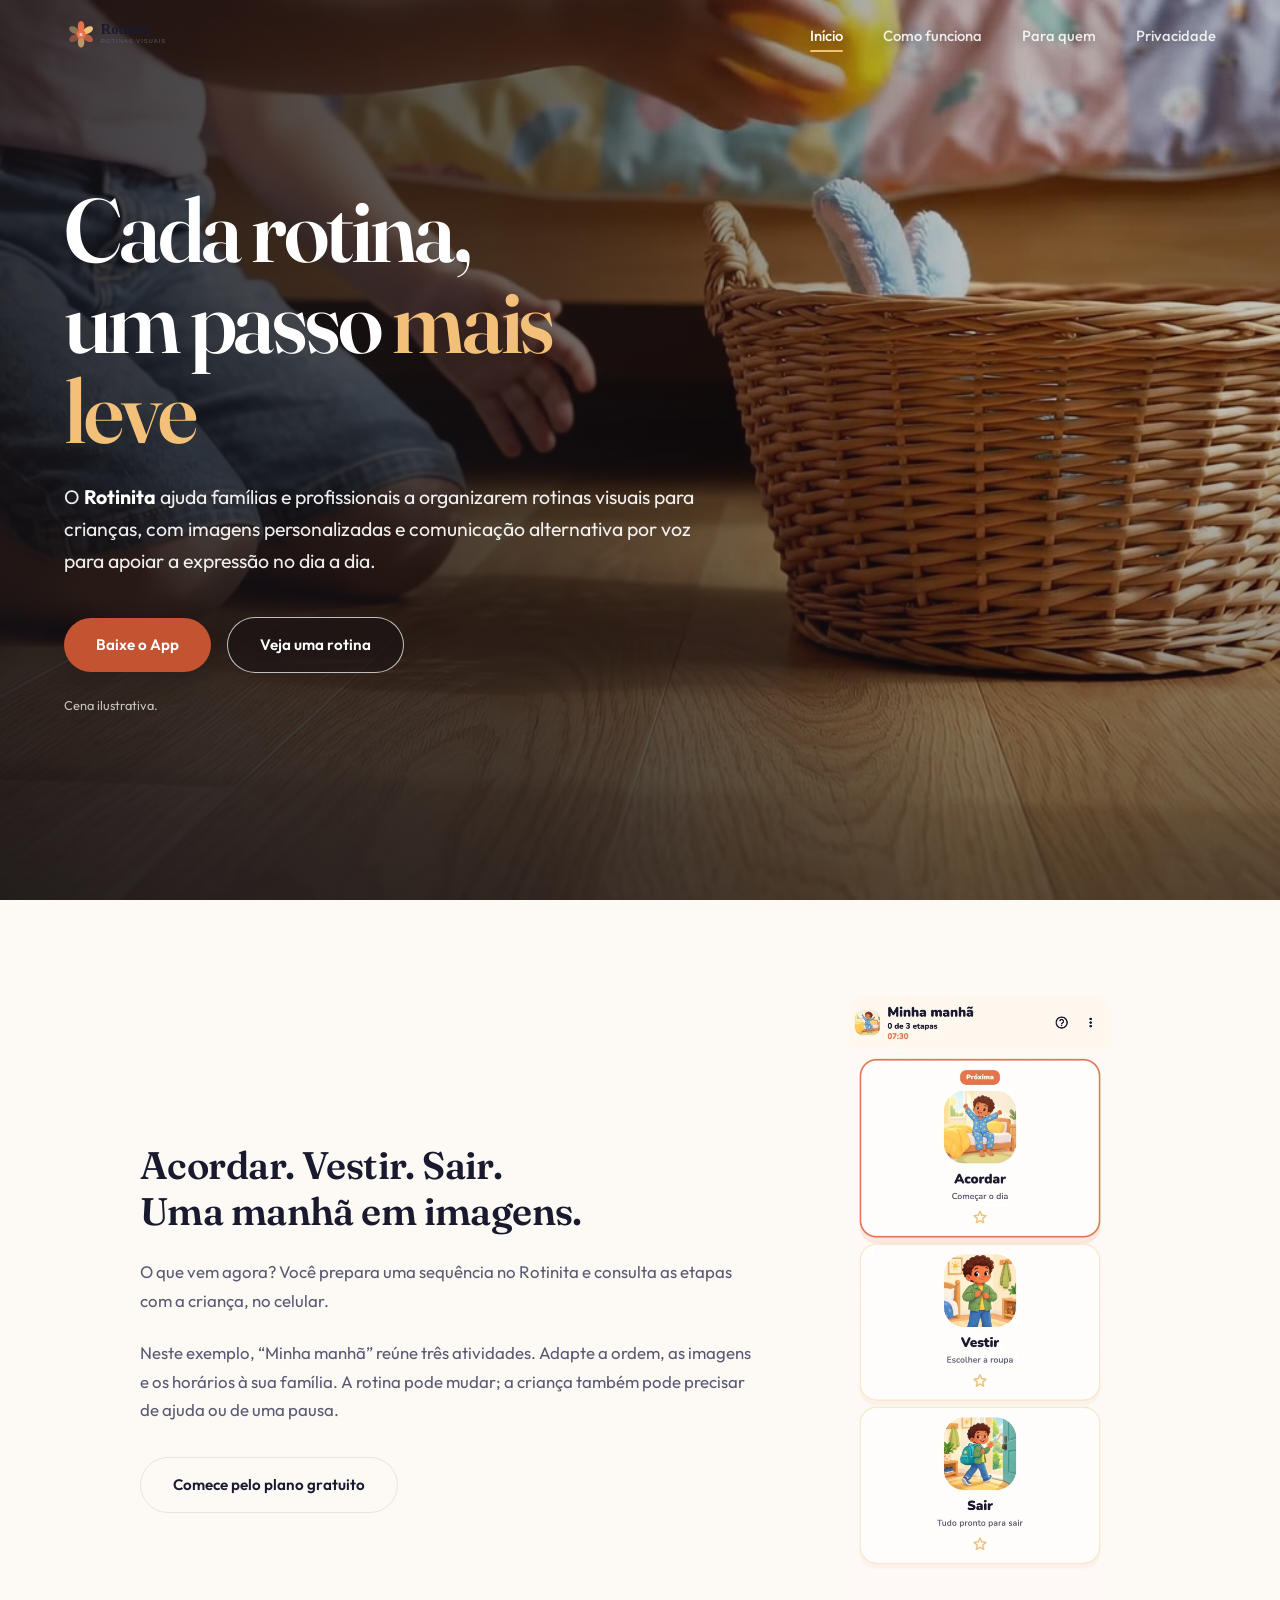
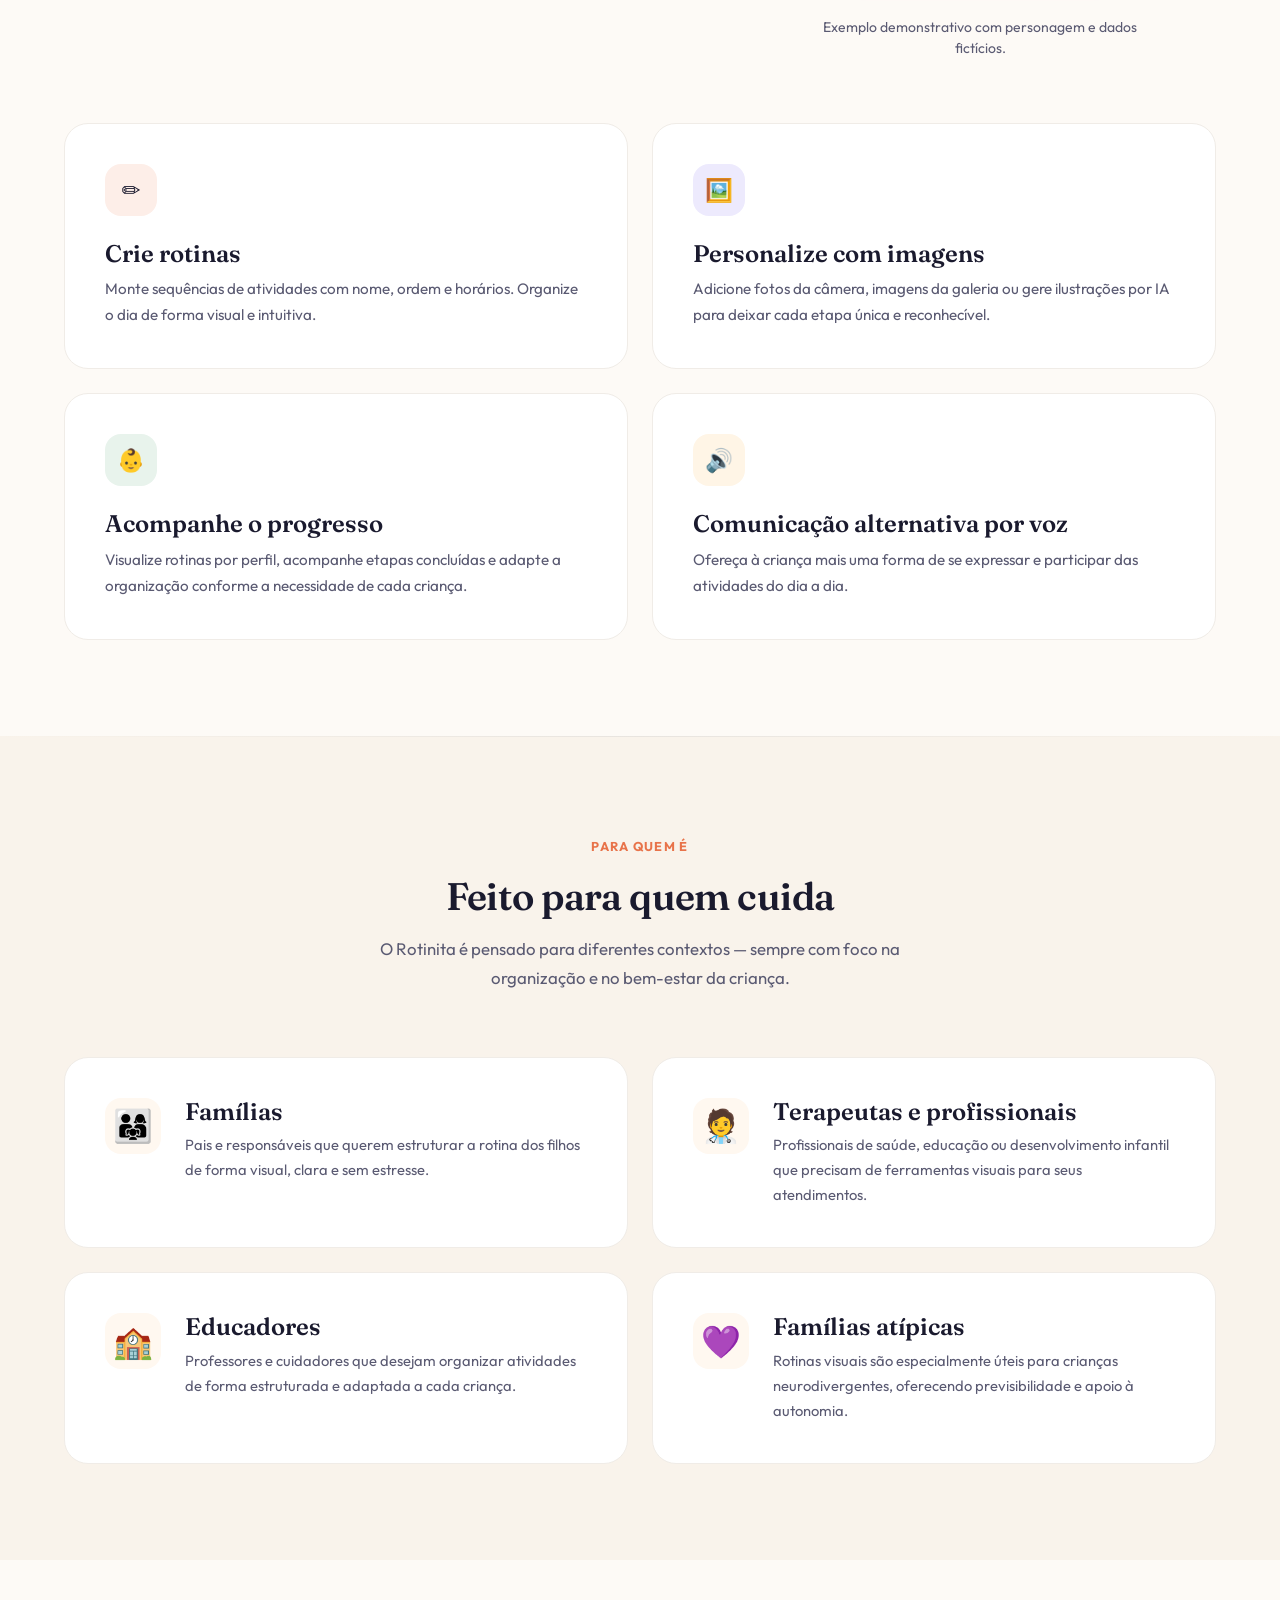
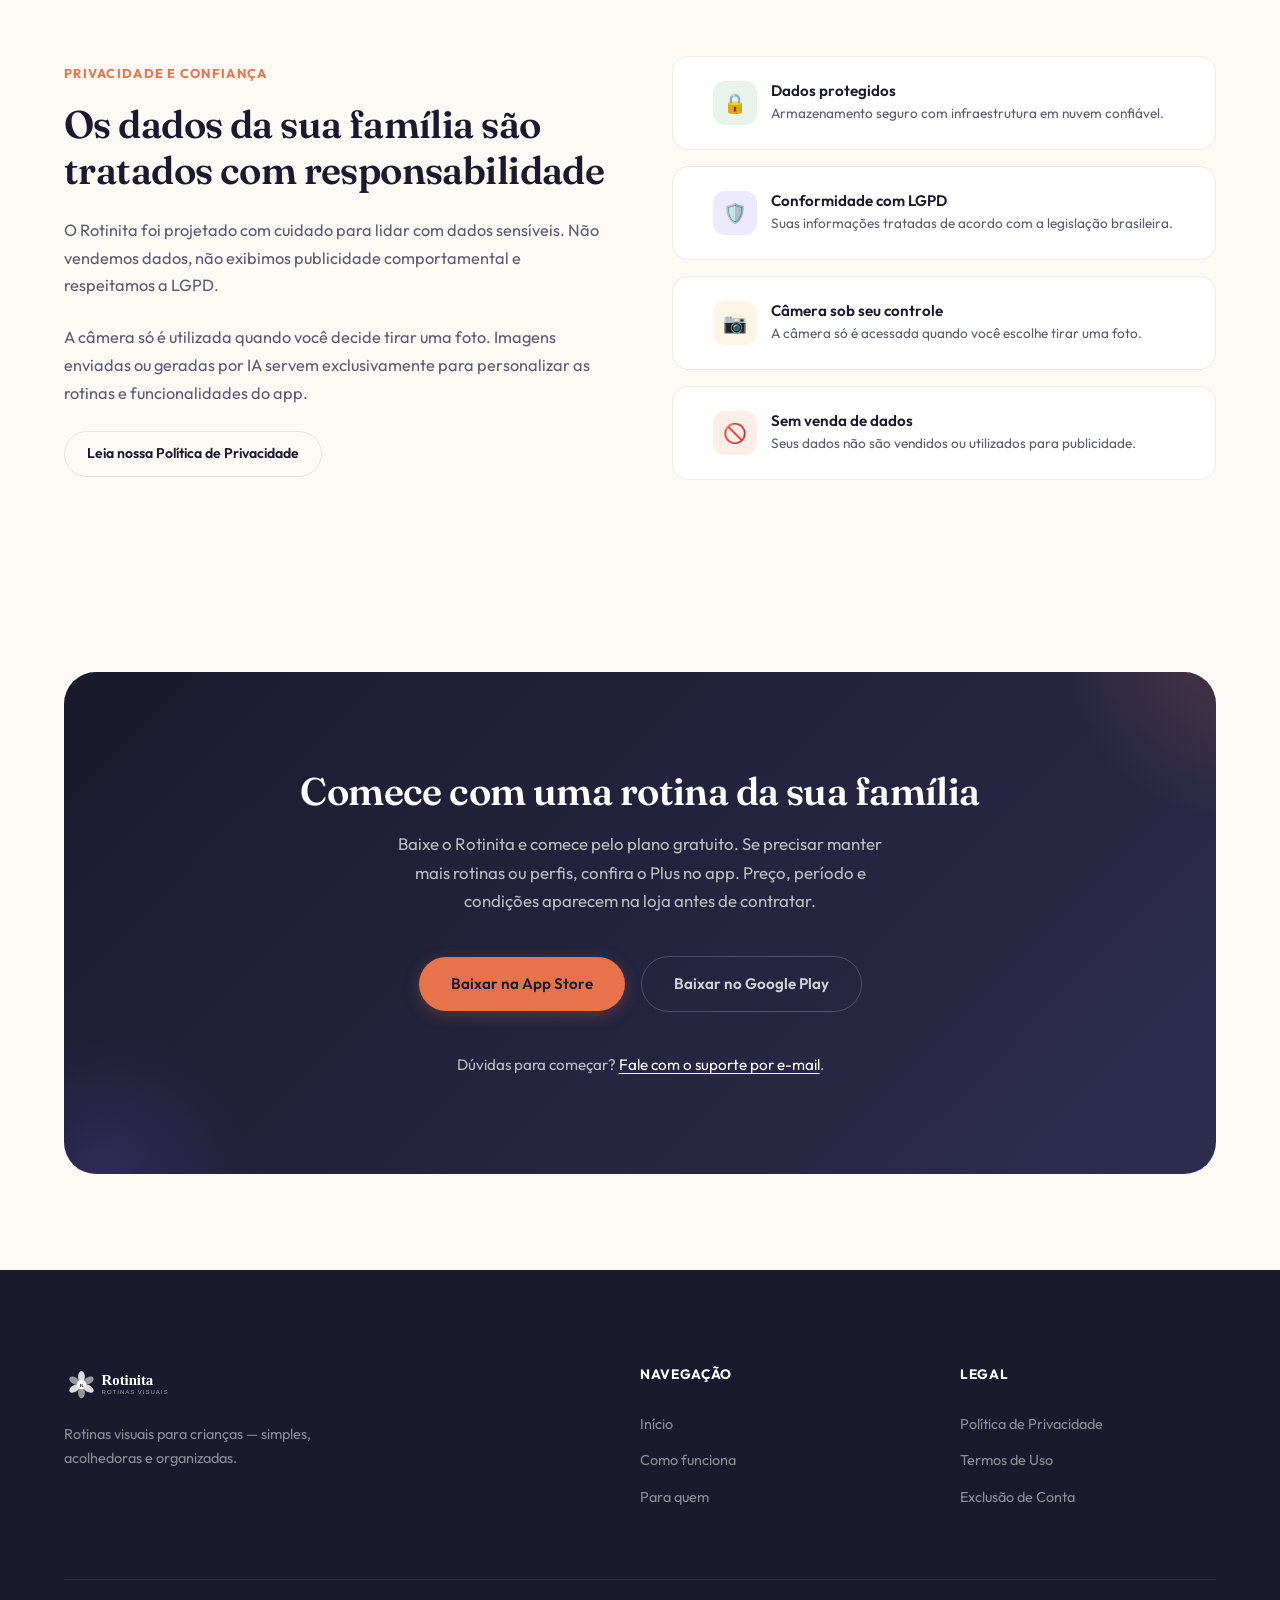
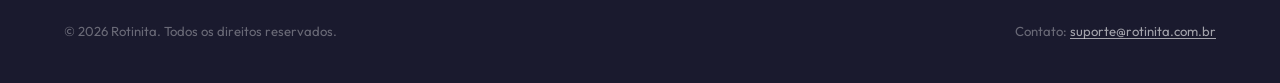
==== commit ce68c9bf: "feat(site): demonstrate a visual morning routine before installation" ====
--- a/index.html
+++ b/index.html
@@ -123,7 +123,7 @@
 
           <div class="hero-actions fade-up stagger-2">
             <a href="#contato" class="btn btn-primary">Baixe o App</a>
-            <a href="#como-funciona" class="btn btn-secondary">Saiba mais</a>
+            <a href="#como-funciona" class="btn btn-secondary">Veja uma rotina</a>
           </div>
 
           <p class="hero-disclosure fade-up stagger-3">
@@ -137,10 +137,17 @@
     <!-- Como Funciona -->
     <section id="como-funciona">
       <div class="container">
-        <div class="section-header fade-up">
-          <span class="section-label">Como funciona</span>
-          <h2>Organizar o dia a dia não precisa ser complicado</h2>
-          <p>Com poucos toques, você cria rotinas visuais que fazem sentido para cada criança.</p>
+        <div class="routine-example">
+          <div class="routine-example-copy">
+            <h2>Acordar. Vestir. Sair.<br>Uma manhã em imagens.</h2>
+            <p>O que vem agora? Você prepara uma sequência no Rotinita e consulta as etapas com a criança, no celular.</p>
+            <p>Neste exemplo, “Minha manhã” reúne três atividades. Adapte a ordem, as imagens e os horários à sua família. A rotina pode mudar; a criança também pode precisar de ajuda ou de uma pausa.</p>
+            <a href="#contato" class="btn btn-secondary">Comece pelo plano gratuito</a>
+          </div>
+          <figure class="routine-example-figure">
+            <img src="assets/images/minha-manha.webp" width="516" height="1200" loading="lazy" decoding="async" alt="Exemplo de rotina Minha manhã, às 7h30, com três etapas: Acordar, Vestir e Sair. Acordar aparece como a próxima etapa.">
+            <figcaption>Exemplo demonstrativo com personagem e dados fictícios.</figcaption>
+          </figure>
         </div>
 
         <div class="features-grid">
@@ -275,12 +282,13 @@
     <section id="contato" class="cta-section">
       <div class="container">
         <div class="cta-card fade-up">
-          <h2>Comece a organizar rotinas hoje</h2>
-          <p>Baixe o Rotinita e organize rotinas visuais com recursos de comunicação alternativa por voz.</p>
+          <h2>Comece com uma rotina da sua família</h2>
+          <p>Baixe o Rotinita e comece pelo plano gratuito. Se precisar manter mais rotinas ou perfis, confira o Plus no app. Preço, período e condições aparecem na loja antes de contratar.</p>
           <div class="hero-actions">
             <a href="https://apps.apple.com/br/app/rotinita/id6761869737" class="btn btn-primary">Baixar na App Store</a>
             <a href="https://play.google.com/store/apps/details?id=br.com.rotinita&amp;hl=pt_BR" class="btn btn-secondary">Baixar no Google Play</a>
           </div>
+          <p class="cta-support">Dúvidas para começar? <a href="mailto:suporte@rotinita.com.br?subject=Minha%20rotina%20visual">Fale com o suporte por e-mail</a>.</p>
         </div>
       </div>
     </section>
--- a/css/style.css
+++ b/css/style.css
@@ -508,6 +508,61 @@
 }
 
 /* --- Feature Cards Section --- */
+.routine-example {
+  display: grid;
+  grid-template-columns: minmax(0, 1fr) minmax(220px, 320px);
+  gap: var(--space-xl);
+  align-items: center;
+  max-width: 1000px;
+  margin: 0 auto var(--space-xl);
+}
+
+.routine-example-copy h2 {
+  margin-bottom: var(--space-md);
+  text-wrap: balance;
+}
+
+.routine-example-copy p {
+  max-width: 58ch;
+  margin-bottom: var(--space-md);
+  font-size: 1.05rem;
+}
+
+.routine-example-copy .btn {
+  margin-top: var(--space-xs);
+  color: var(--color-text);
+}
+
+.routine-example-figure {
+  margin: 0;
+  text-align: center;
+}
+
+.routine-example-figure img {
+  width: 260px;
+  height: auto;
+  margin: 0 auto;
+  border-radius: var(--radius-md);
+}
+
+.routine-example-figure figcaption {
+  margin-top: var(--space-sm);
+  color: var(--color-text-secondary);
+  font-size: 0.875rem;
+  line-height: 1.5;
+}
+
+@media (max-width: 700px) {
+  .routine-example {
+    grid-template-columns: 1fr;
+    gap: var(--space-lg);
+  }
+
+  .routine-example-figure img {
+    width: min(260px, 100%);
+  }
+}
+
 .section-header {
   text-align: center;
   max-width: 600px;
@@ -736,6 +791,7 @@
 
 .cta-card .btn-primary {
   background: var(--color-accent);
+  color: var(--color-text);
 }
 
 .cta-card .btn-secondary {
@@ -746,6 +802,27 @@
 .cta-card .btn-secondary:hover {
   border-color: rgba(255, 255, 255, 0.5);
   color: white;
+}
+
+.cta-card .cta-support {
+  margin: var(--space-lg) auto 0;
+  font-size: 0.95rem;
+}
+
+.cta-support a {
+  color: white;
+  text-decoration: underline;
+  text-underline-offset: 0.2em;
+}
+
+.routine-example :focus-visible {
+  outline: 3px solid var(--color-text);
+  outline-offset: 4px;
+}
+
+.cta-card :focus-visible {
+  outline: 3px solid var(--color-warm);
+  outline-offset: 4px;
 }
 
 /* --- Footer --- */
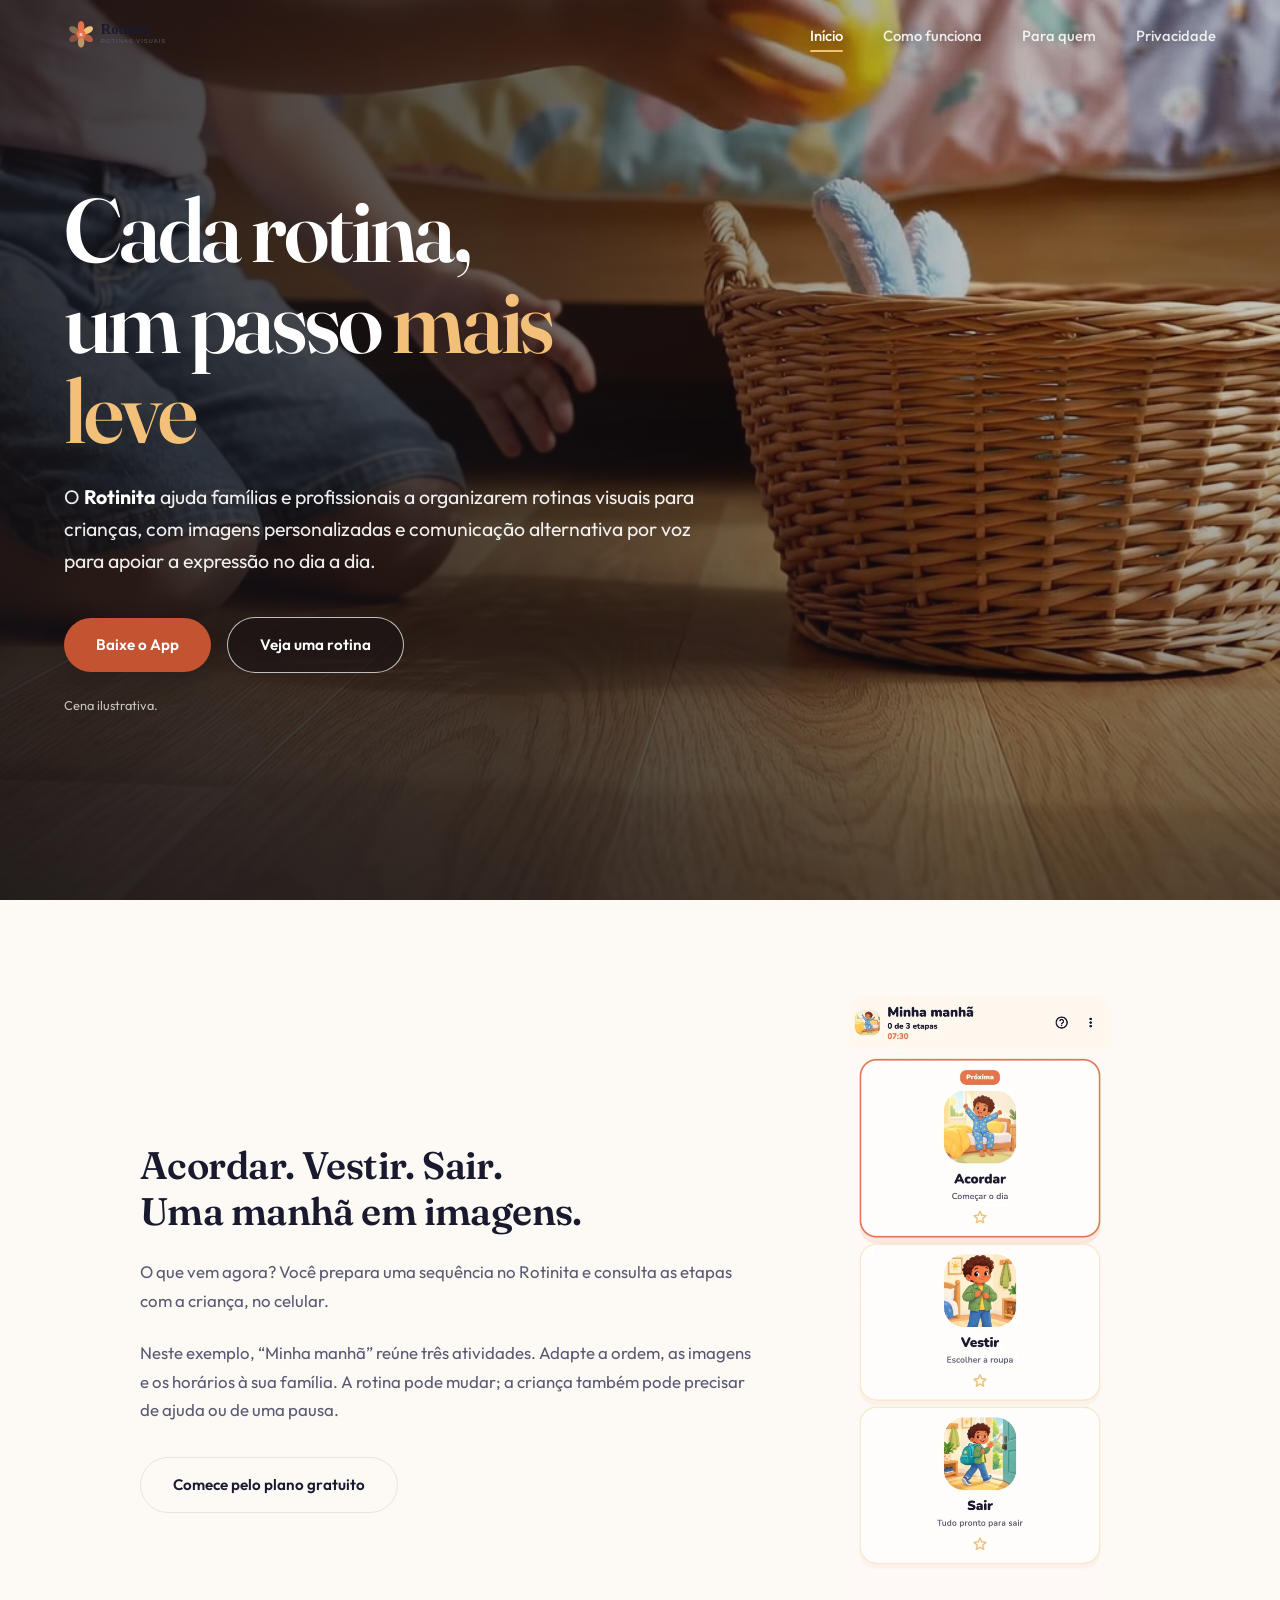
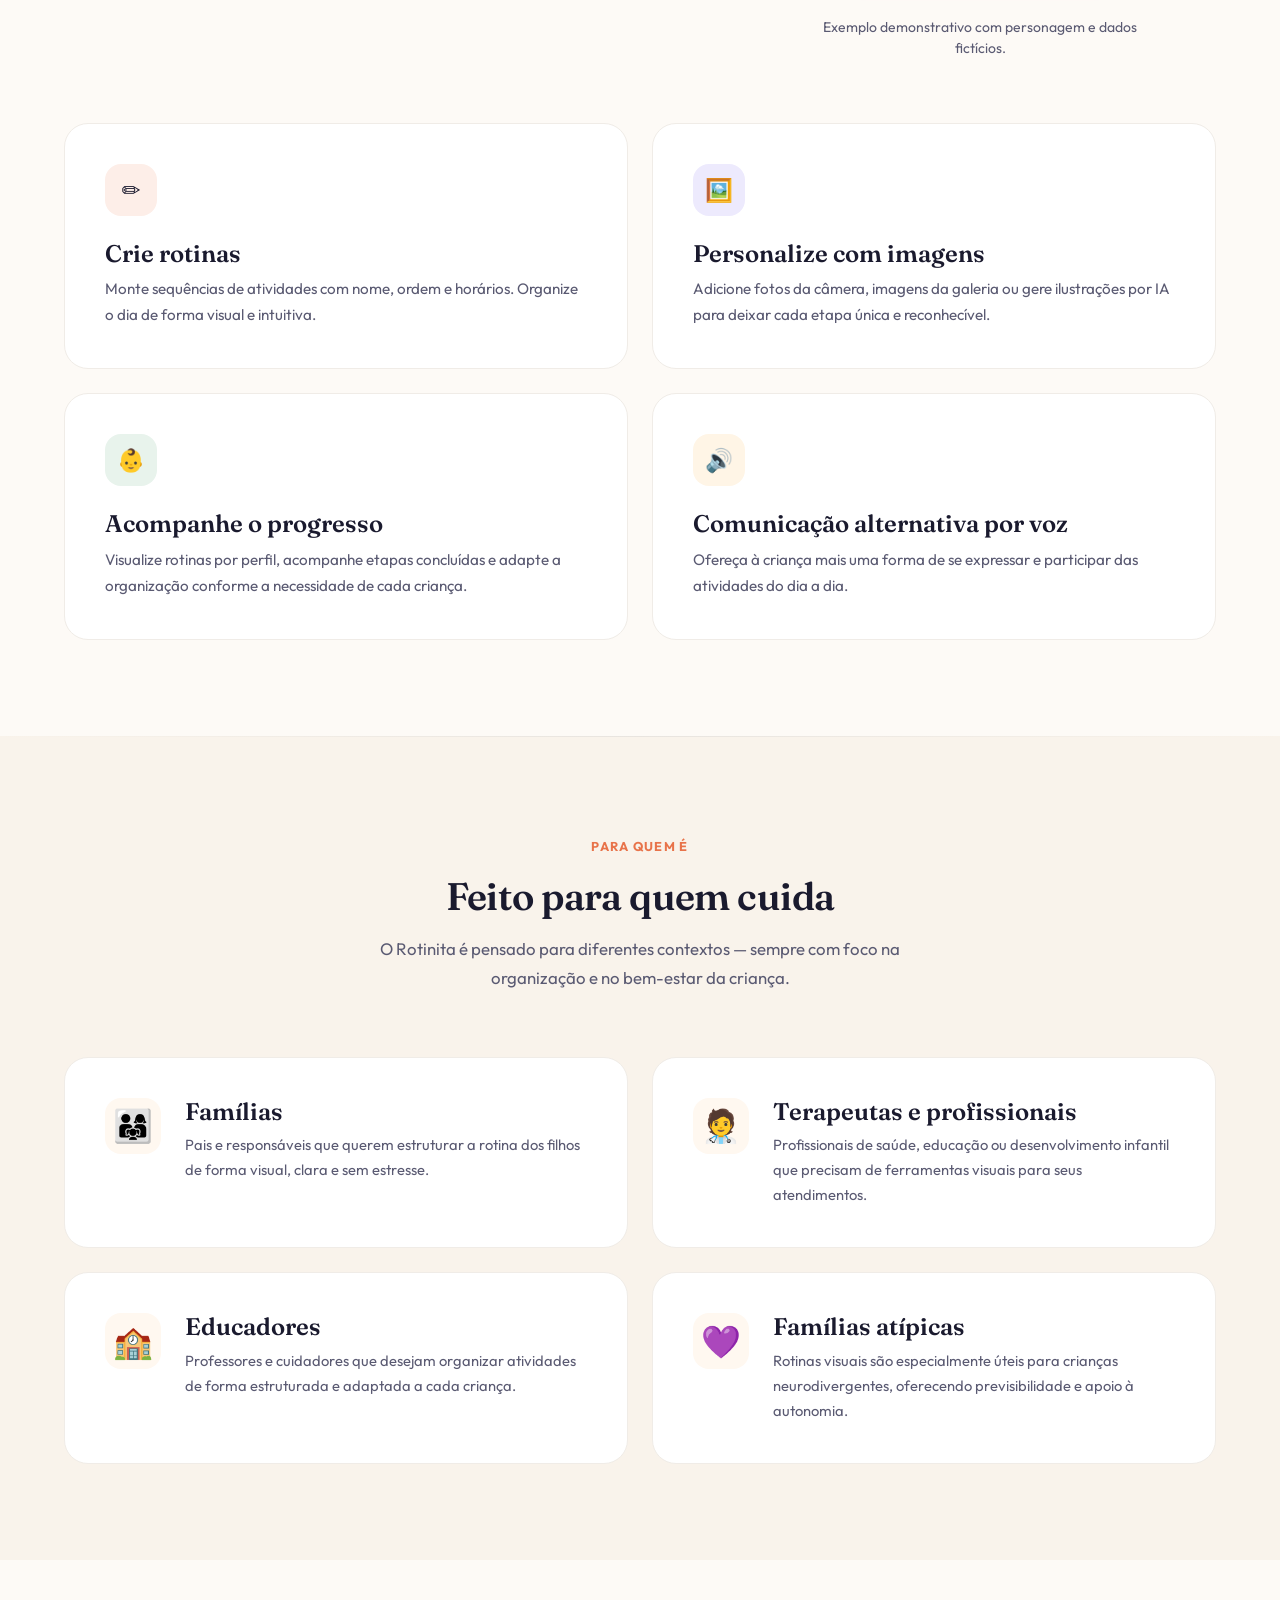
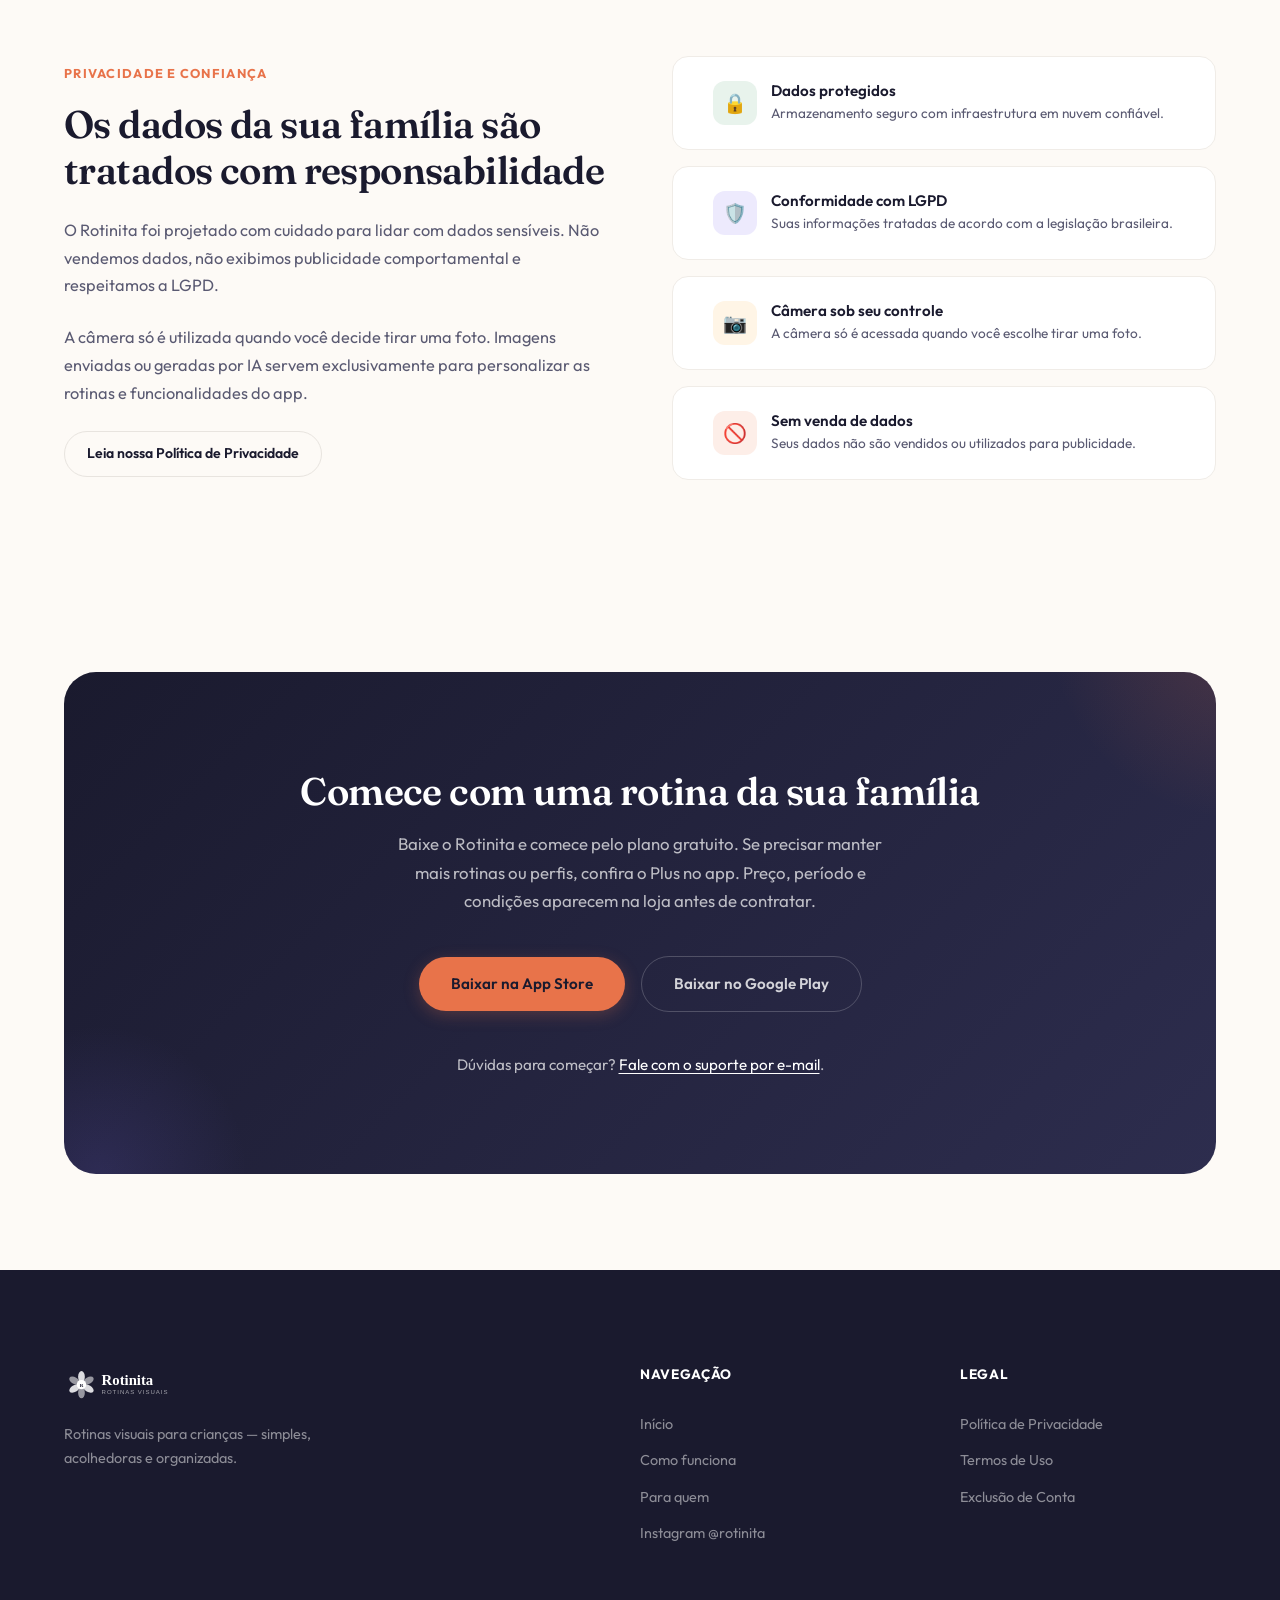
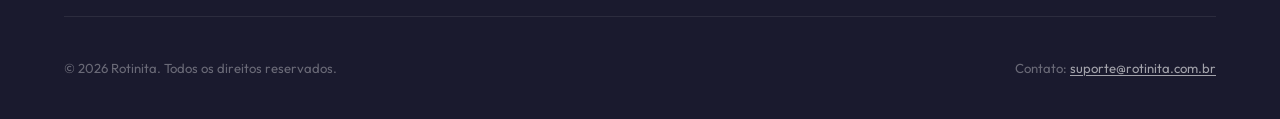
==== commit 2ea7c1a6: "feat: add Instagram link to footer across multiple pages and update sitemap last modified date" ====
--- a/index.html
+++ b/index.html
@@ -57,11 +57,14 @@
       "publisher": {
         "@type": "Organization",
         "name": "Rotinita",
-        "url": "https://rotinita.com.br/"
+        "url": "https://rotinita.com.br/",
+        "sameAs": [
+          "https://www.instagram.com/rotinita/"
+        ]
       }
     }
   </script>
-  <link rel="stylesheet" href="css/style.css">
+  <link rel="stylesheet" href="css/style.css?v=20261014">
 </head>
 <body>
 
@@ -310,6 +313,7 @@
           <a href="/">Início</a>
           <a href="#como-funciona">Como funciona</a>
           <a href="#para-quem">Para quem</a>
+          <a href="https://www.instagram.com/rotinita/" rel="me">Instagram @rotinita</a>
         </div>
 
         <div class="footer-col">
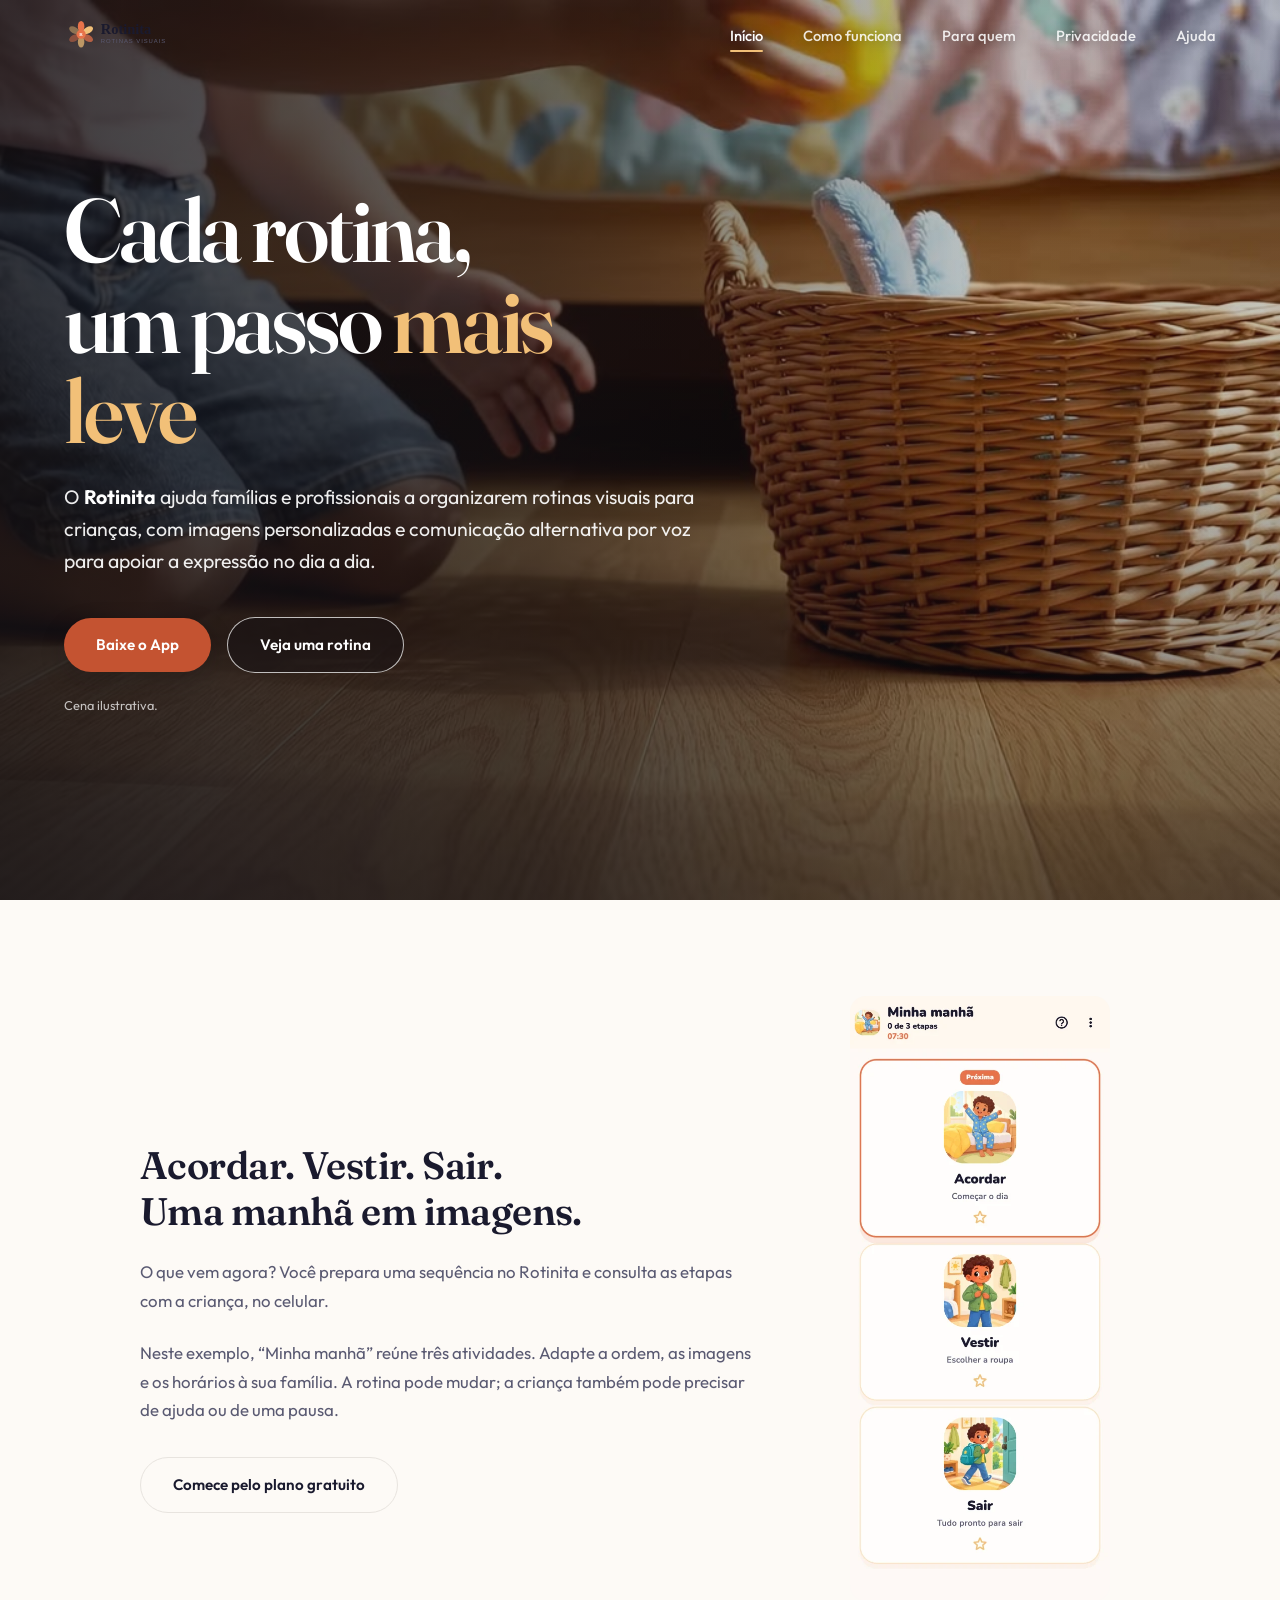
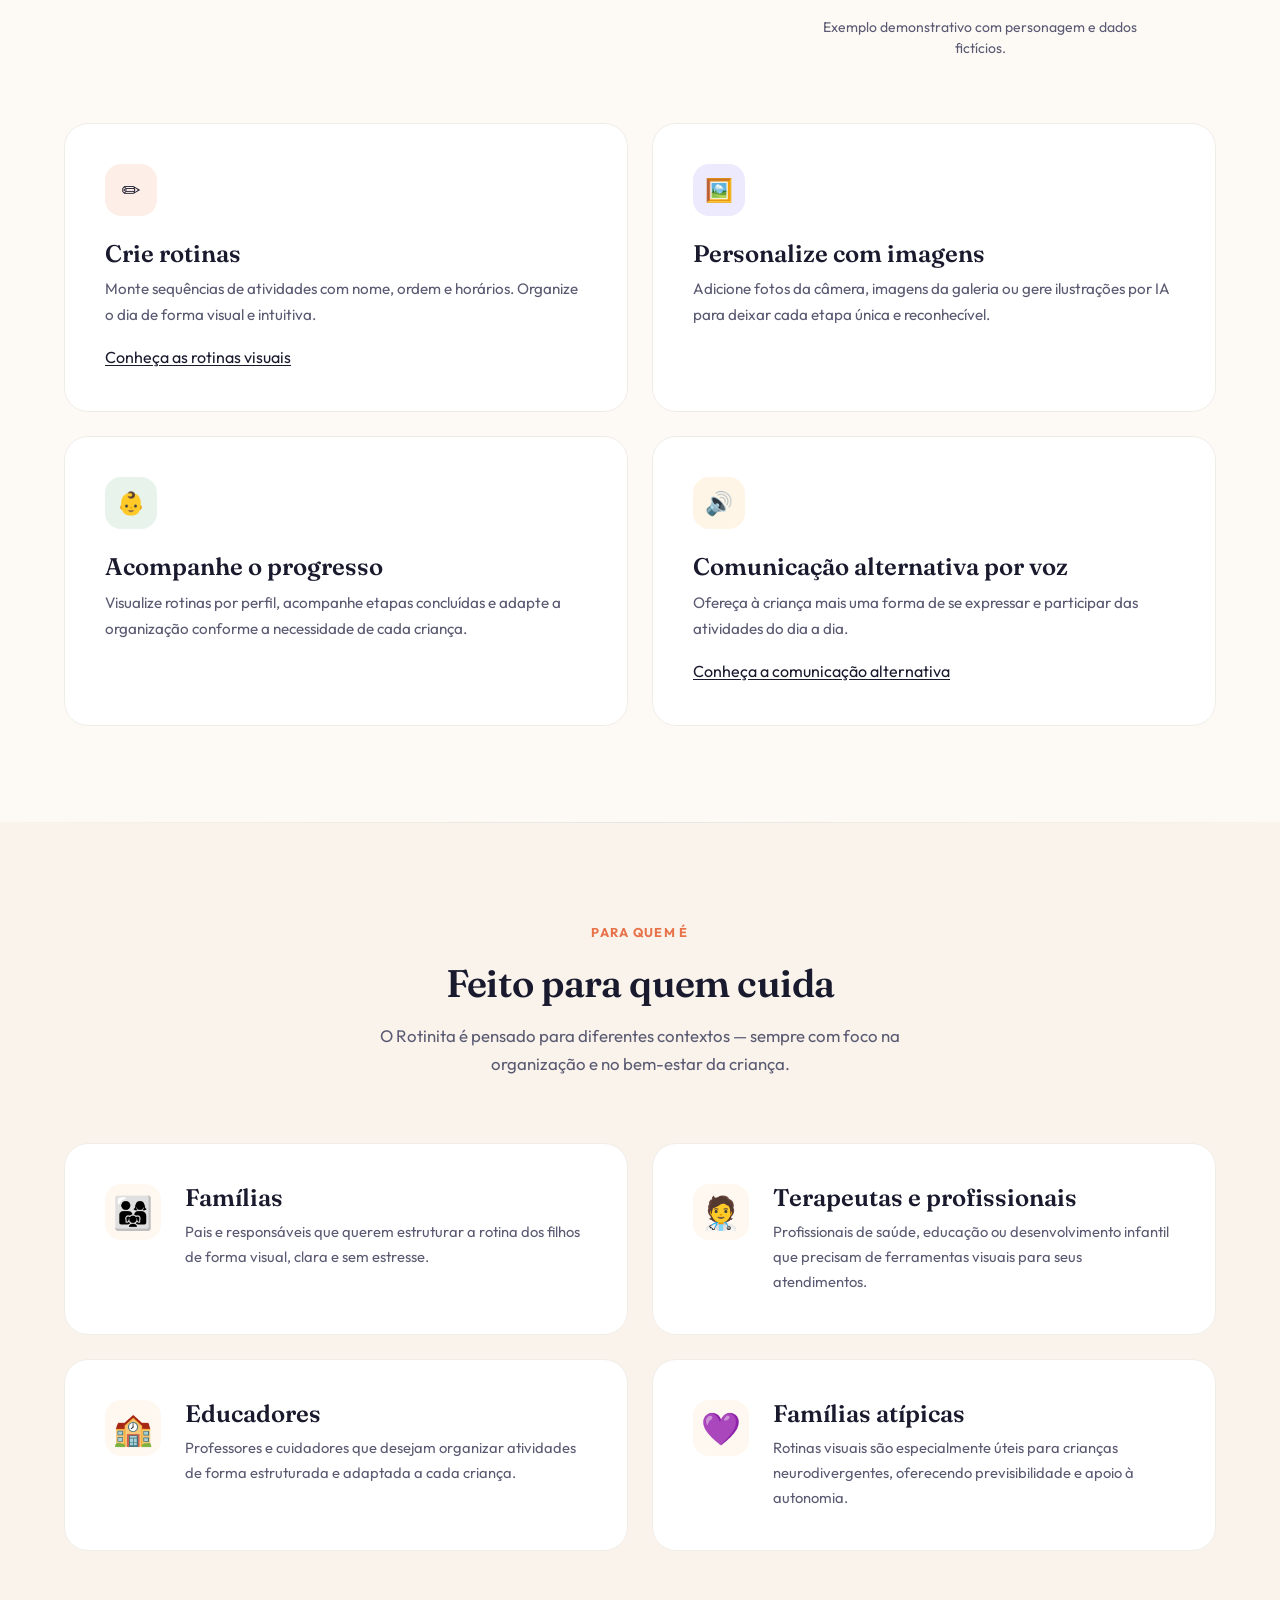
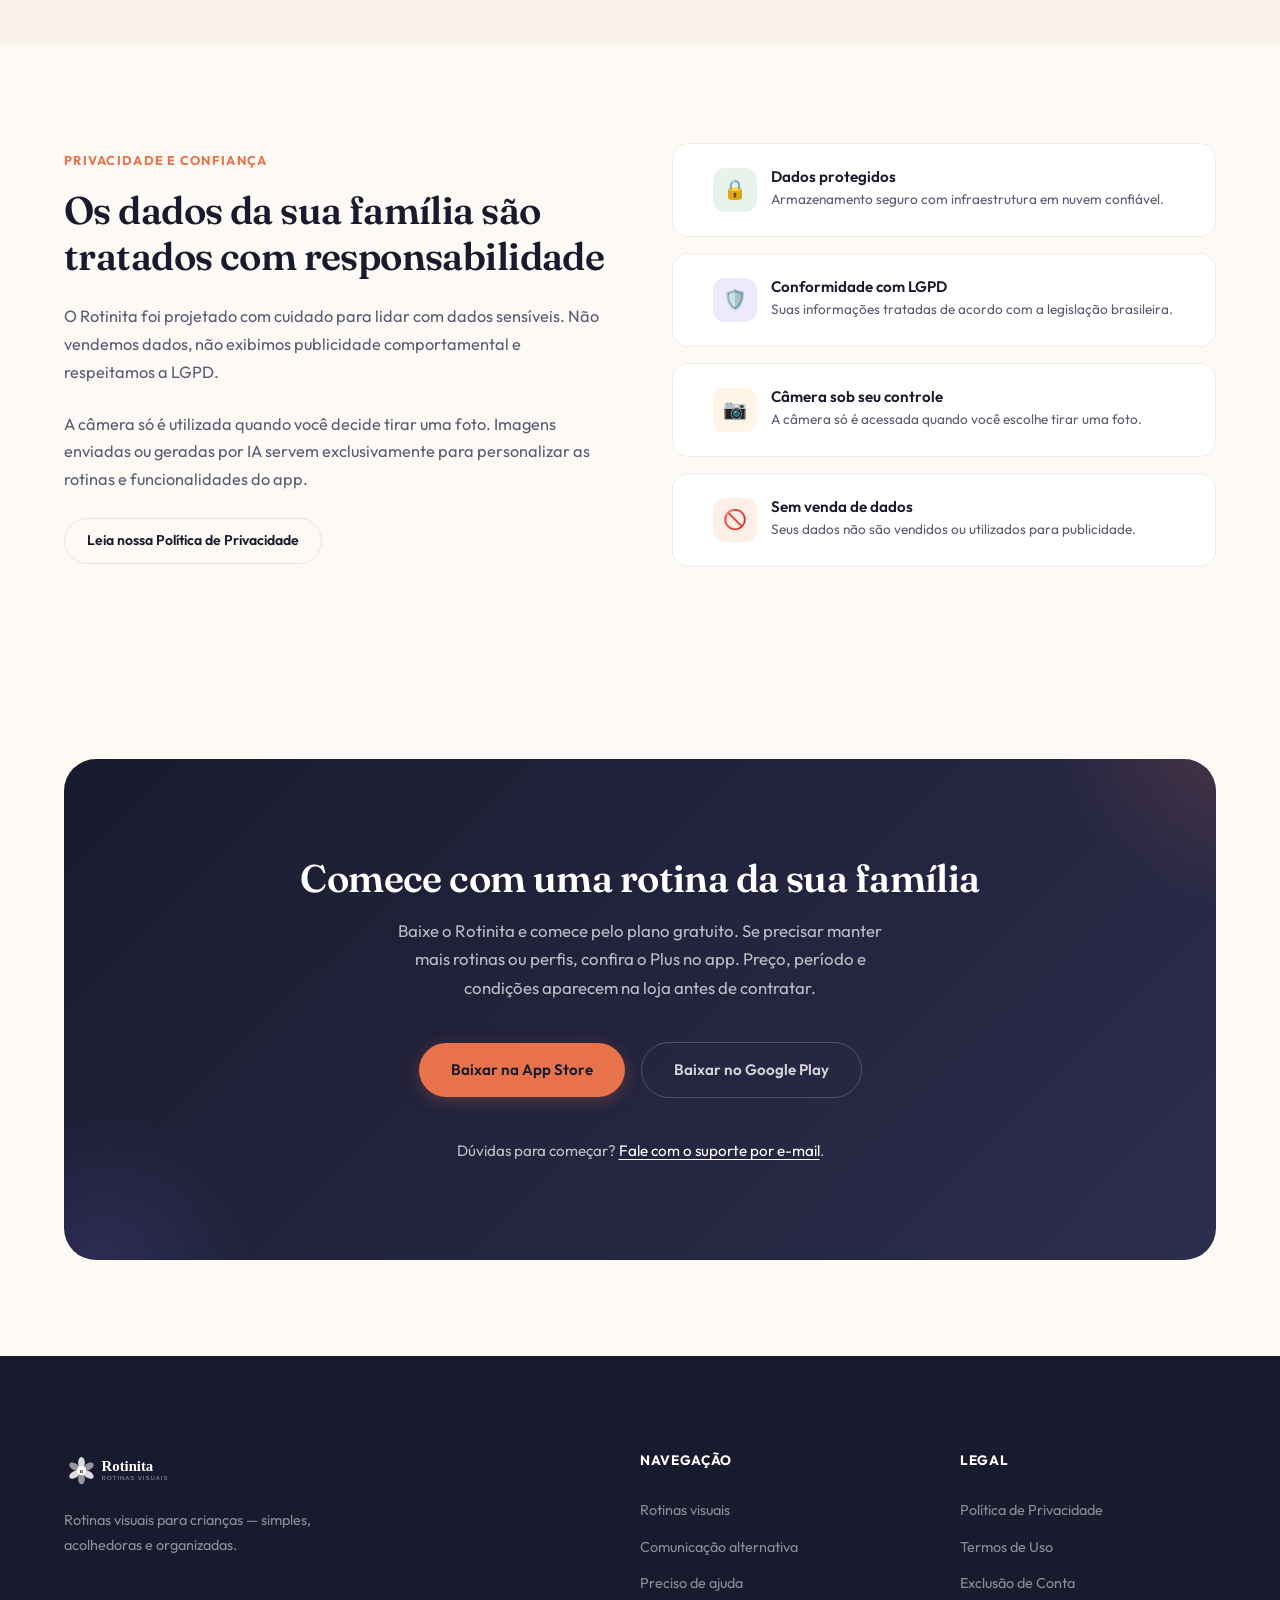
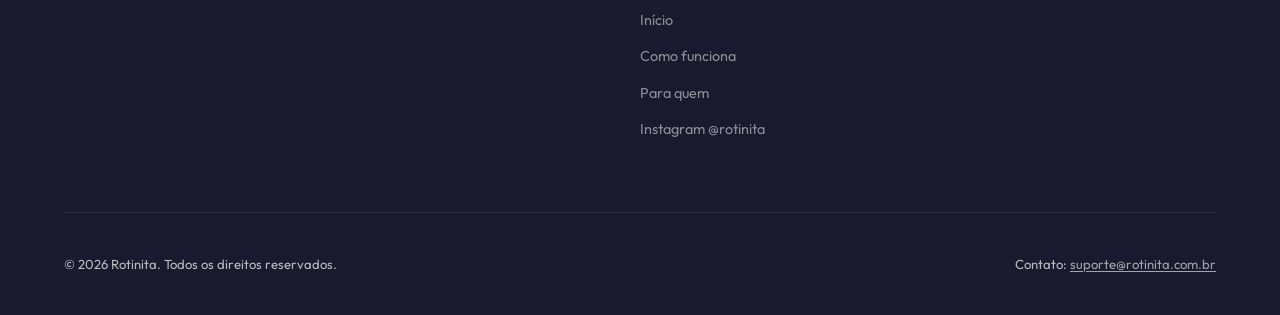
==== commit af9cde14: "fix(site): publish crawlable SEO content and filtered Pages artifact" ====
--- a/index.html
+++ b/index.html
@@ -12,6 +12,7 @@
   <meta name="robots" content="index, follow">
   <meta name="author" content="Rotinita">
   <meta name="application-name" content="Rotinita">
+  <meta name="apple-itunes-app" content="app-id=6761869737">
   <meta name="apple-mobile-web-app-title" content="Rotinita">
   <meta name="apple-mobile-web-app-capable" content="yes">
   <meta name="apple-mobile-web-app-status-bar-style" content="default">
@@ -38,10 +39,39 @@
   <link rel="icon" type="image/png" sizes="16x16" href="/favicon-16x16.png">
   <link rel="apple-touch-icon" sizes="180x180" href="/apple-touch-icon.png">
   <link rel="manifest" href="/site.webmanifest">
+  <link rel="preload" as="image" href="/assets/video/rotinita-hero-poster.jpg" fetchpriority="high">
   <link rel="sitemap" type="application/xml" href="/sitemap.xml">
   <script type="application/ld+json">
+{
+  "@context": "https://schema.org",
+  "@graph": [
     {
-      "@context": "https://schema.org",
+      "@type": "Organization",
+      "@id": "https://rotinita.com.br/#organization",
+      "name": "Rotinita",
+      "url": "https://rotinita.com.br/",
+      "logo": {
+        "@type": "ImageObject",
+        "url": "https://rotinita.com.br/android-chrome-512x512.png",
+        "width": 512,
+        "height": 512
+      },
+      "email": "suporte@rotinita.com.br",
+      "sameAs": [
+        "https://www.instagram.com/rotinita/"
+      ]
+    },
+    {
+      "@type": "WebSite",
+      "@id": "https://rotinita.com.br/#website",
+      "url": "https://rotinita.com.br/",
+      "name": "Rotinita",
+      "inLanguage": "pt-BR",
+      "publisher": {
+        "@id": "https://rotinita.com.br/#organization"
+      }
+    },
+    {
       "@type": "SoftwareApplication",
       "name": "Rotinita",
       "applicationCategory": "LifestyleApplication",
@@ -55,16 +85,23 @@
         "https://play.google.com/store/apps/details?id=br.com.rotinita&hl=pt_BR"
       ],
       "publisher": {
-        "@type": "Organization",
-        "name": "Rotinita",
-        "url": "https://rotinita.com.br/",
-        "sameAs": [
-          "https://www.instagram.com/rotinita/"
-        ]
+        "@id": "https://rotinita.com.br/#organization"
+      },
+      "@id": "https://rotinita.com.br/#app",
+      "offers": {
+        "@type": "Offer",
+        "price": 0,
+        "priceCurrency": "BRL",
+        "description": "Download gratuito com compras opcionais no aplicativo. Consulte a oferta na loja."
       }
     }
+  ]
+}
   </script>
-  <link rel="stylesheet" href="css/style.css?v=20261014">
+  <link rel="preconnect" href="https://fonts.googleapis.com">
+  <link rel="preconnect" href="https://fonts.gstatic.com" crossorigin>
+  <link rel="stylesheet" href="https://fonts.googleapis.com/css2?family=Outfit:wght@400;500;600;700&amp;family=Fraunces:ital,opsz,wght@0,9..144,400;0,9..144,600;0,9..144,700;1,9..144,400;1,9..144,600&amp;display=swap">
+  <link rel="stylesheet" href="/css/style.css?v=20261022">
 </head>
 <body>
 
@@ -72,13 +109,14 @@
   <header class="site-header site-header--hero over-hero">
     <div class="container header-inner">
       <a href="/" class="logo" aria-label="Rotinita - Página Inicial">
-        <img src="logo-horizontal.svg" alt="Rotinita" class="logo-image">
+        <img src="logo-horizontal.svg" alt="Rotinita" class="logo-image" width="280" height="60">
       </a>
       <nav class="nav-desktop" aria-label="Navegação principal">
         <a href="/" class="active">Início</a>
         <a href="#como-funciona">Como funciona</a>
         <a href="#para-quem">Para quem</a>
         <a href="#confianca">Privacidade</a>
+      <a href="/ajuda.html">Ajuda</a>
       </nav>
       <button class="nav-toggle" aria-label="Abrir menu" aria-expanded="false">
         <svg viewBox="0 0 24 24" fill="none" stroke="currentColor" stroke-width="2" stroke-linecap="round"><line x1="3" y1="6" x2="21" y2="6"/><line x1="3" y1="12" x2="21" y2="12"/><line x1="3" y1="18" x2="21" y2="18"/></svg>
@@ -89,6 +127,7 @@
       <a href="#como-funciona">Como funciona</a>
       <a href="#para-quem">Para quem</a>
       <a href="#confianca">Privacidade</a>
+      <a href="/ajuda.html">Ajuda</a>
       <a href="politica-de-privacidade.html">Política de Privacidade</a>
       <a href="termos-de-uso.html">Termos de Uso</a>
       <a href="exclusao-de-conta.html">Exclusão de Conta</a>
@@ -105,11 +144,13 @@
           muted
           loop
           playsinline
-          preload="metadata"
+          preload="none"
+          width="1280"
+          height="720"
           poster="assets/video/rotinita-hero-poster.jpg"
           tabindex="-1"
         >
-          <source src="assets/video/rotinita-hero.mp4" type="video/mp4">
+          <source data-src="assets/video/rotinita-hero.mp4" type="video/mp4">
         </video>
       </div>
       <div class="hero-overlay" aria-hidden="true"></div>
@@ -158,6 +199,7 @@
             <div class="feature-icon feature-icon--orange" aria-hidden="true">✏️</div>
             <h3>Crie rotinas</h3>
             <p>Monte sequências de atividades com nome, ordem e horários. Organize o dia de forma visual e intuitiva.</p>
+            <a class="text-link" href="/rotinas-visuais.html">Conheça as rotinas visuais</a>
           </div>
 
           <div class="feature-card fade-up stagger-2">
@@ -176,6 +218,7 @@
             <div class="feature-icon feature-icon--warm" aria-hidden="true">🔊</div>
             <h3>Comunicação alternativa por voz</h3>
             <p>Ofereça à criança mais uma forma de se expressar e participar das atividades do dia a dia.</p>
+            <a class="text-link" href="/comunicacao-alternativa.html">Conheça a comunicação alternativa</a>
           </div>
         </div>
       </div>
@@ -248,7 +291,7 @@
             <div class="trust-badge">
               <div class="trust-badge-icon feature-icon--sage" aria-hidden="true">🔒</div>
               <div>
-                <h4>Dados protegidos</h4>
+                <h3>Dados protegidos</h3>
                 <p>Armazenamento seguro com infraestrutura em nuvem confiável.</p>
               </div>
             </div>
@@ -256,7 +299,7 @@
             <div class="trust-badge">
               <div class="trust-badge-icon feature-icon--purple" aria-hidden="true">🛡️</div>
               <div>
-                <h4>Conformidade com LGPD</h4>
+                <h3>Conformidade com LGPD</h3>
                 <p>Suas informações tratadas de acordo com a legislação brasileira.</p>
               </div>
             </div>
@@ -264,7 +307,7 @@
             <div class="trust-badge">
               <div class="trust-badge-icon feature-icon--warm" aria-hidden="true">📷</div>
               <div>
-                <h4>Câmera sob seu controle</h4>
+                <h3>Câmera sob seu controle</h3>
                 <p>A câmera só é acessada quando você escolhe tirar uma foto.</p>
               </div>
             </div>
@@ -272,7 +315,7 @@
             <div class="trust-badge">
               <div class="trust-badge-icon feature-icon--orange" aria-hidden="true">🚫</div>
               <div>
-                <h4>Sem venda de dados</h4>
+                <h3>Sem venda de dados</h3>
                 <p>Seus dados não são vendidos ou utilizados para publicidade.</p>
               </div>
             </div>
@@ -303,13 +346,16 @@
       <div class="footer-grid">
         <div class="footer-brand">
           <a href="/" class="logo" aria-label="Rotinita - Página Inicial">
-            <img src="logo-horizontal-branco.svg" alt="Rotinita" class="logo-image logo-image--footer">
+            <img src="logo-horizontal-branco.svg" alt="Rotinita" class="logo-image logo-image--footer" width="280" height="60">
           </a>
           <p>Rotinas visuais para crianças — simples, acolhedoras e organizadas.</p>
         </div>
 
         <div class="footer-col">
-          <h4>Navegação</h4>
+          <h2>Navegação</h2>
+          <a href="/rotinas-visuais.html">Rotinas visuais</a>
+          <a href="/comunicacao-alternativa.html">Comunicação alternativa</a>
+          <a href="/ajuda.html">Preciso de ajuda</a>
           <a href="/">Início</a>
           <a href="#como-funciona">Como funciona</a>
           <a href="#para-quem">Para quem</a>
@@ -317,7 +363,7 @@
         </div>
 
         <div class="footer-col">
-          <h4>Legal</h4>
+          <h2>Legal</h2>
           <a href="politica-de-privacidade.html">Política de Privacidade</a>
           <a href="termos-de-uso.html">Termos de Uso</a>
           <a href="exclusao-de-conta.html">Exclusão de Conta</a>
@@ -336,6 +382,6 @@
     <svg viewBox="0 0 24 24" fill="none" stroke="currentColor" stroke-width="2.5" stroke-linecap="round" stroke-linejoin="round"><polyline points="18 15 12 9 6 15"/></svg>
   </button>
 
-  <script src="js/main.js"></script>
+  <script src="/js/main.js?v=20261022" defer></script>
 </body>
 </html>
--- a/css/style.css
+++ b/css/style.css
@@ -2,8 +2,6 @@
    Rotinita - Rotinas Visuais
    Site Institucional — 2026
    ============================================ */
-
-@import url('https://fonts.googleapis.com/css2?family=Outfit:wght@300;400;500;600;700;800&family=Fraunces:ital,opsz,wght@0,9..144,300;0,9..144,400;0,9..144,500;0,9..144,600;0,9..144,700;1,9..144,400;1,9..144,500&display=swap');
 
 /* --- Design Tokens --- */
 :root {
@@ -100,13 +98,13 @@
 p { color: var(--color-text-secondary); }
 
 .text-link {
-  color: var(--color-accent);
+  color: var(--color-text);
   text-decoration: underline;
   text-underline-offset: 0.14em;
 }
 
 .text-link:hover {
-  color: var(--color-accent-hover);
+  color: var(--color-text-secondary);
 }
 
 /* --- Layout --- */
@@ -736,7 +734,7 @@
   flex-shrink: 0;
 }
 
-.trust-badge h4 { margin-bottom: 2px; font-size: 0.95rem; }
+.trust-badge h3 { margin-bottom: 2px; font-size: 0.95rem; font-family: var(--font-body); }
 .trust-badge p { font-size: 0.85rem; margin: 0; }
 
 /* --- CTA Section --- */
@@ -862,7 +860,8 @@
   max-width: 320px;
 }
 
-.footer-col h4 {
+.footer-col h2 {
+  font-family: var(--font-body);
   color: white;
   font-size: 0.85rem;
   font-weight: 700;
@@ -895,7 +894,7 @@
 
 .footer-bottom p {
   font-size: 0.82rem;
-  color: rgba(255, 255, 255, 0.35);
+  color: rgba(255, 255, 255, 0.7);
 }
 
 .footer-bottom a {
@@ -909,6 +908,15 @@
 }
 
 /* --- Legal Pages --- */
+.resource-content { padding-top: var(--space-lg); }
+.resource-content .hero-actions { margin-top: var(--space-lg); }
+.resource-content a { text-decoration: underline; text-underline-offset: 0.18em; }
+.resource-content .btn { text-decoration: none; }
+.resource-content .btn-primary { color: var(--color-text); }
+.resource-content figure { max-width: 320px; margin: var(--space-lg) auto; }
+.resource-content figcaption { margin-top: var(--space-sm); font-size: 0.9rem; color: var(--color-text-secondary); }
+.feature-card .text-link { display: inline-block; margin-top: var(--space-sm); }
+
 .legal-hero {
   padding: var(--space-2xl) 0 var(--space-lg);
   text-align: center;
@@ -1162,20 +1170,23 @@
 
 /* --- Animations --- */
 .fade-up {
-  opacity: 0;
-  transform: translateY(24px);
-  transition: opacity 0.6s ease, transform 0.6s ease;
+  opacity: 1;
+  transform: none;
 }
 
 .fade-up.visible {
-  opacity: 1;
-  transform: translateY(0);
-}
-
-.stagger-1 { transition-delay: 0.05s; }
-.stagger-2 { transition-delay: 0.12s; }
-.stagger-3 { transition-delay: 0.19s; }
-.stagger-4 { transition-delay: 0.26s; }
+  animation: rise-in 0.45s ease-out both;
+}
+
+@keyframes rise-in {
+  from { transform: translateY(12px); }
+  to { transform: translateY(0); }
+}
+
+.stagger-1 { animation-delay: 0.05s; }
+.stagger-2 { animation-delay: 0.12s; }
+.stagger-3 { animation-delay: 0.19s; }
+.stagger-4 { animation-delay: 0.26s; }
 
 @media (prefers-reduced-motion: reduce) {
   html { scroll-behavior: auto; }
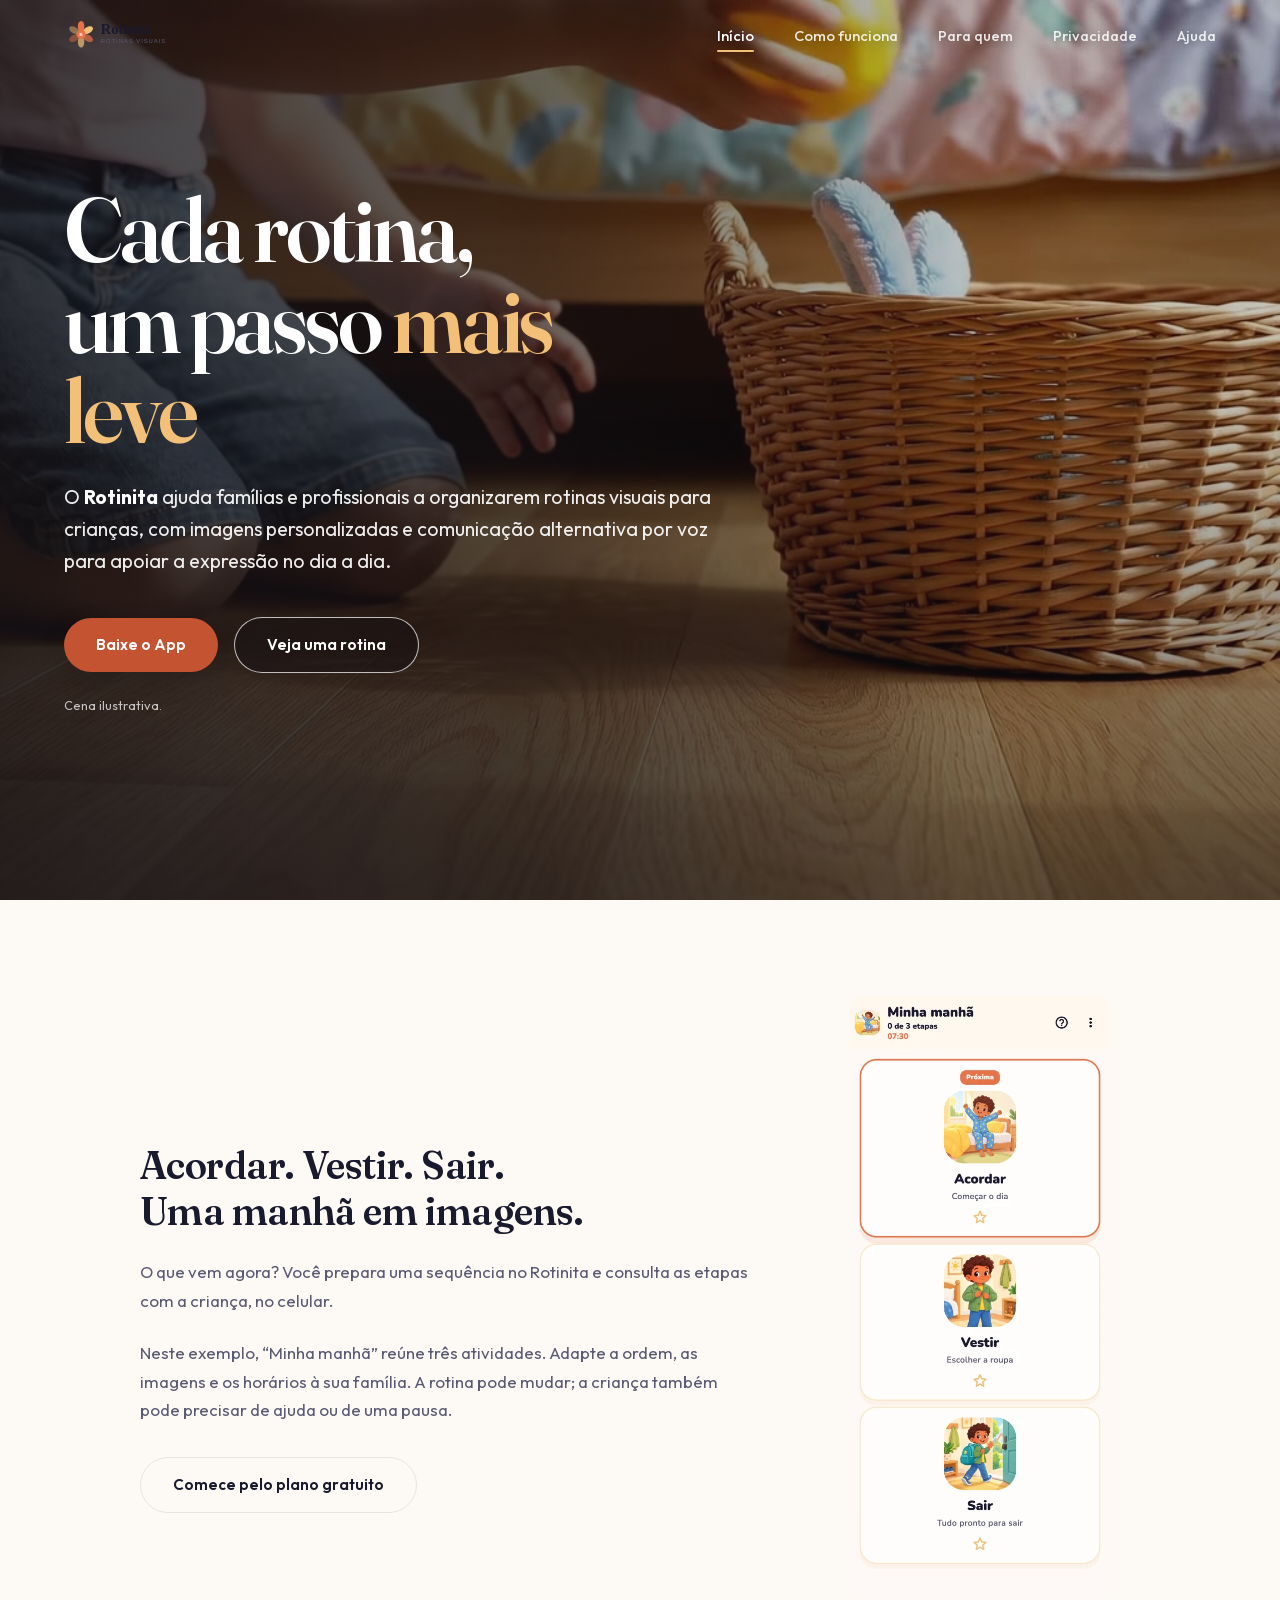
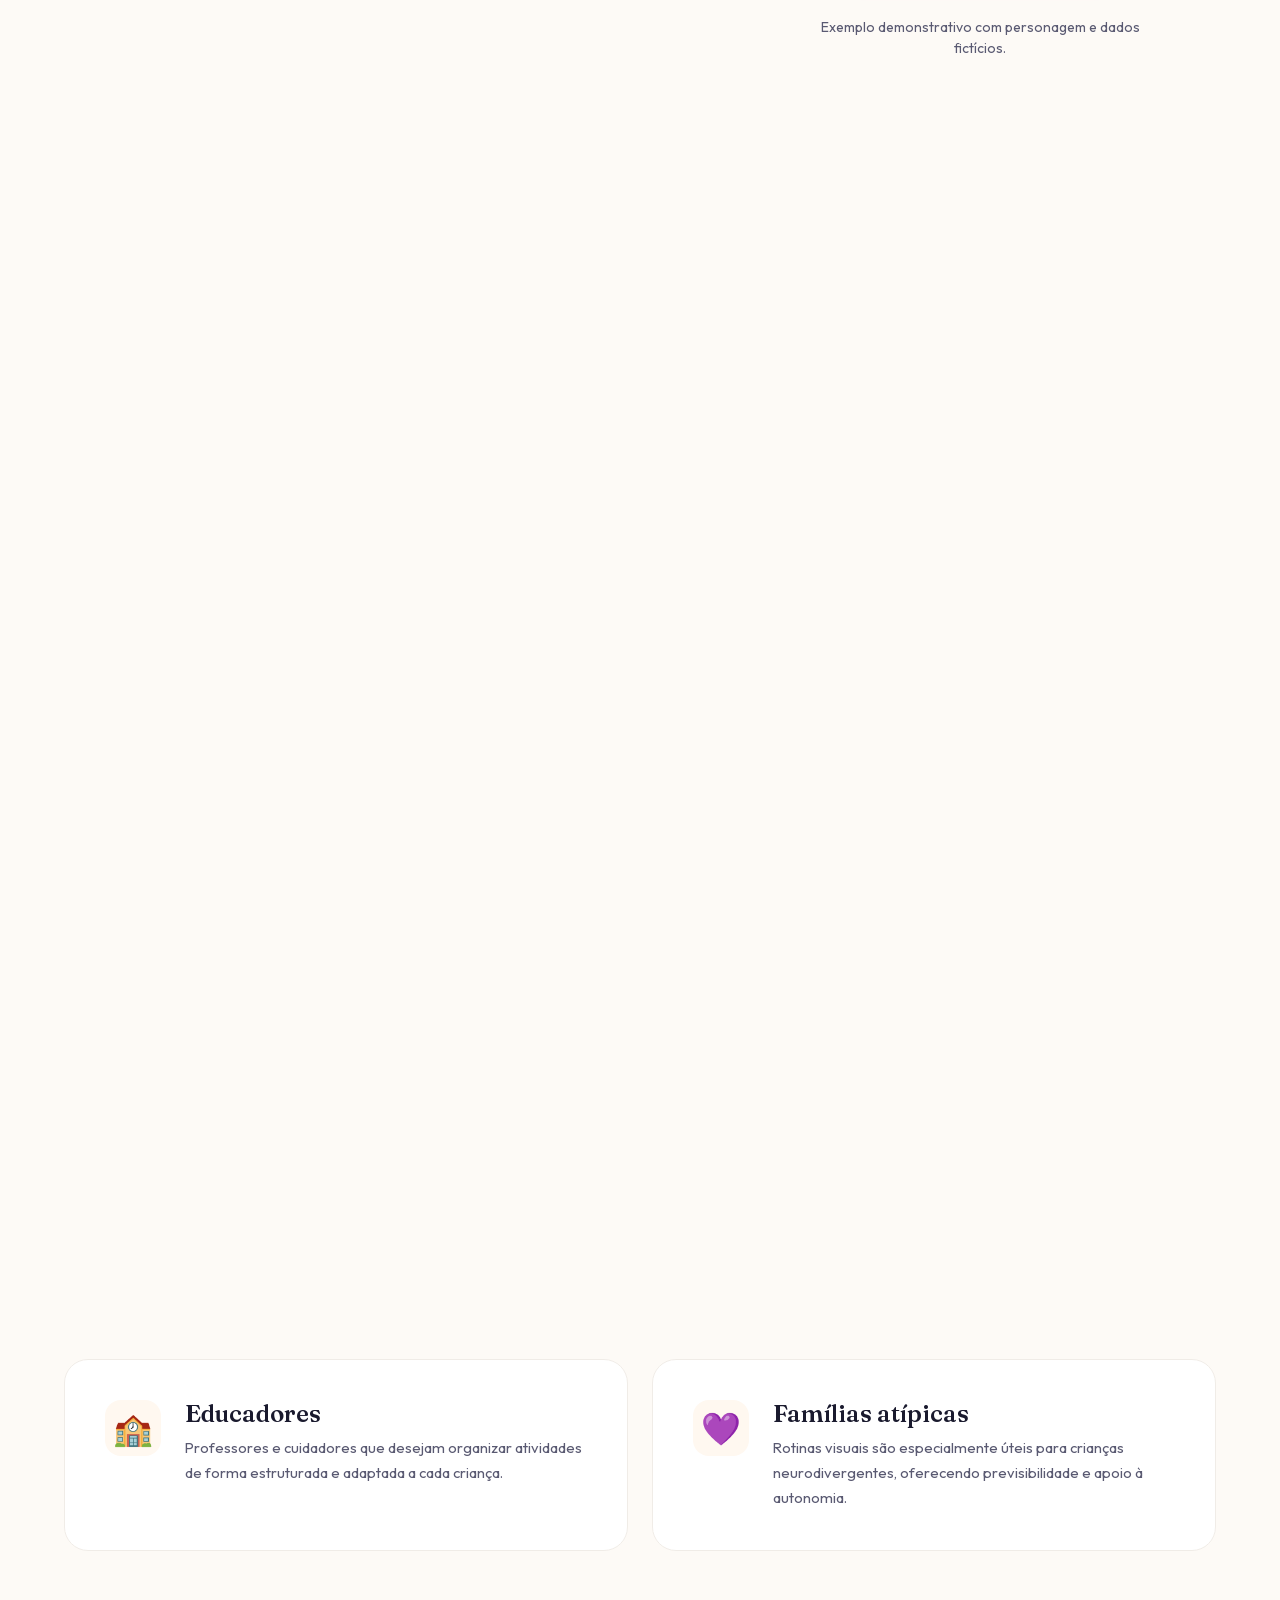
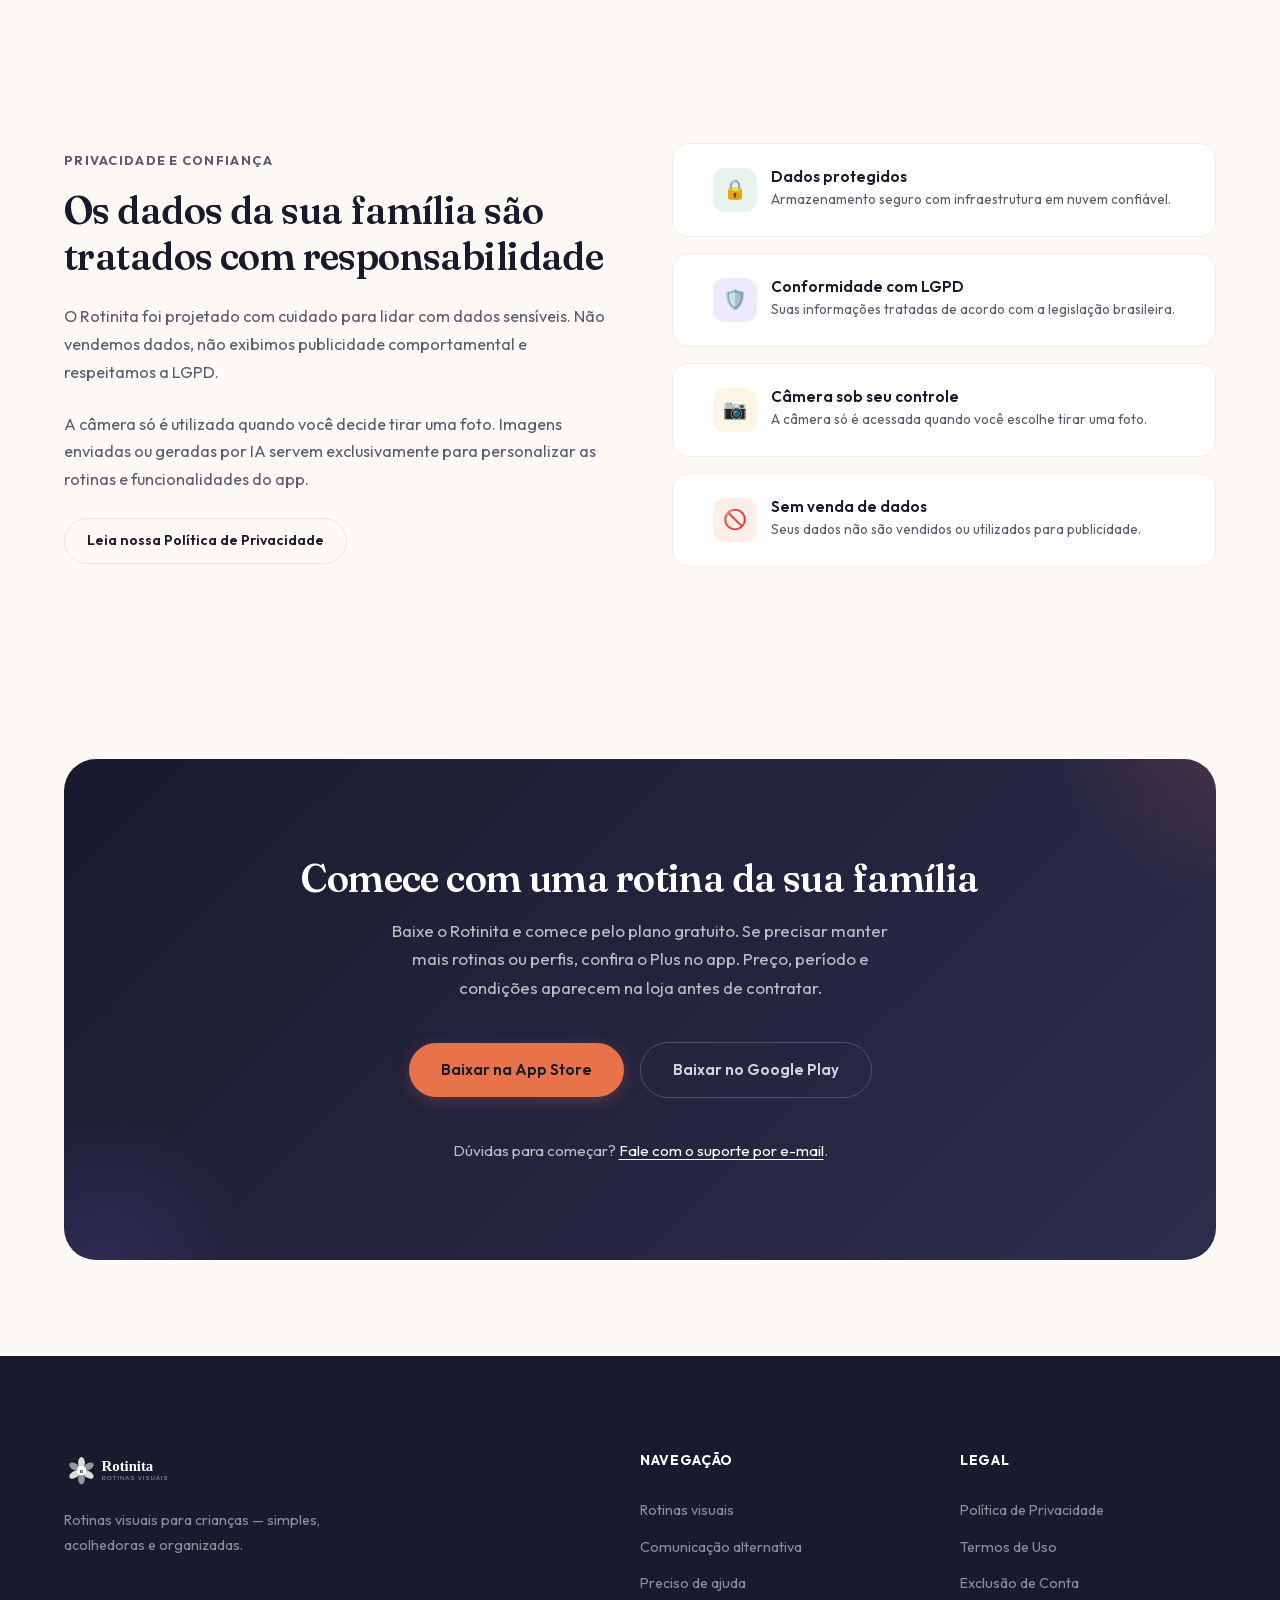
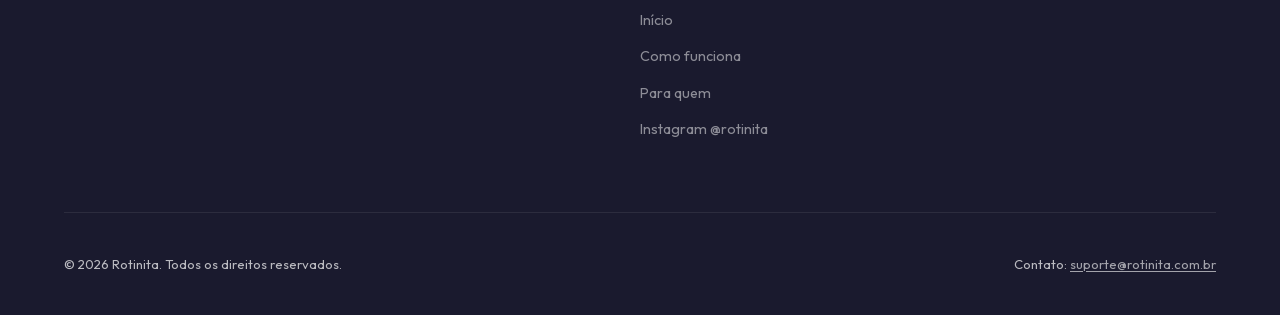
==== commit d46899fe: "perf(site): serve brand fonts locally and improve label contrast" ====
--- a/index.html
+++ b/index.html
@@ -98,10 +98,9 @@
   ]
 }
   </script>
-  <link rel="preconnect" href="https://fonts.googleapis.com">
-  <link rel="preconnect" href="https://fonts.gstatic.com" crossorigin>
-  <link rel="stylesheet" href="https://fonts.googleapis.com/css2?family=Outfit:wght@400;500;600;700&amp;family=Fraunces:ital,opsz,wght@0,9..144,400;0,9..144,600;0,9..144,700;1,9..144,400;1,9..144,600&amp;display=swap">
-  <link rel="stylesheet" href="/css/style.css?v=20261022">
+  <link rel="preload" href="/assets/fonts/fraunces-v38-latin.woff2" as="font" type="font/woff2" crossorigin>
+  <link rel="preload" href="/assets/fonts/outfit-v15-latin.woff2" as="font" type="font/woff2" crossorigin>
+  <link rel="stylesheet" href="/css/style.css?v=20261022-2">
 </head>
 <body>
 
--- a/css/style.css
+++ b/css/style.css
@@ -2,6 +2,53 @@
    Rotinita - Rotinas Visuais
    Site Institucional — 2026
    ============================================ */
+
+/* Brand fonts: SIL OFL licenses are distributed in /assets/fonts/. */
+/* vietnamese */
+@font-face {
+  font-family: 'Fraunces';
+  font-style: normal;
+  font-weight: 400 700;
+  font-display: swap;
+  src: url(/assets/fonts/fraunces-v38-vietnamese.woff2) format('woff2');
+  unicode-range: U+0102-0103, U+0110-0111, U+0128-0129, U+0168-0169, U+01A0-01A1, U+01AF-01B0, U+0300-0301, U+0303-0304, U+0308-0309, U+0323, U+0329, U+1EA0-1EF9, U+20AB;
+}
+/* latin-ext */
+@font-face {
+  font-family: 'Fraunces';
+  font-style: normal;
+  font-weight: 400 700;
+  font-display: swap;
+  src: url(/assets/fonts/fraunces-v38-latin-ext.woff2) format('woff2');
+  unicode-range: U+0100-02BA, U+02BD-02C5, U+02C7-02CC, U+02CE-02D7, U+02DD-02FF, U+0304, U+0308, U+0329, U+1D00-1DBF, U+1E00-1E9F, U+1EF2-1EFF, U+2020, U+20A0-20AB, U+20AD-20C4, U+2113, U+2C60-2C7F, U+A720-A7FF;
+}
+/* latin */
+@font-face {
+  font-family: 'Fraunces';
+  font-style: normal;
+  font-weight: 400 700;
+  font-display: swap;
+  src: url(/assets/fonts/fraunces-v38-latin.woff2) format('woff2');
+  unicode-range: U+0000-00FF, U+0131, U+0152-0153, U+02BB-02BC, U+02C6, U+02DA, U+02DC, U+0304, U+0308, U+0329, U+2000-206F, U+20AC, U+2122, U+2191, U+2193, U+2212, U+2215, U+FEFF, U+FFFD;
+}
+/* latin-ext */
+@font-face {
+  font-family: 'Outfit';
+  font-style: normal;
+  font-weight: 400 700;
+  font-display: swap;
+  src: url(/assets/fonts/outfit-v15-latin-ext.woff2) format('woff2');
+  unicode-range: U+0100-02BA, U+02BD-02C5, U+02C7-02CC, U+02CE-02D7, U+02DD-02FF, U+0304, U+0308, U+0329, U+1D00-1DBF, U+1E00-1E9F, U+1EF2-1EFF, U+2020, U+20A0-20AB, U+20AD-20C4, U+2113, U+2C60-2C7F, U+A720-A7FF;
+}
+/* latin */
+@font-face {
+  font-family: 'Outfit';
+  font-style: normal;
+  font-weight: 400 700;
+  font-display: swap;
+  src: url(/assets/fonts/outfit-v15-latin.woff2) format('woff2');
+  unicode-range: U+0000-00FF, U+0131, U+0152-0153, U+02BB-02BC, U+02C6, U+02DA, U+02DC, U+0304, U+0308, U+0329, U+2000-206F, U+20AC, U+2122, U+2191, U+2193, U+2212, U+2215, U+FEFF, U+FFFD;
+}
 
 /* --- Design Tokens --- */
 :root {
@@ -573,7 +620,7 @@
   font-weight: 700;
   letter-spacing: 0.1em;
   text-transform: uppercase;
-  color: var(--color-accent);
+  color: var(--color-text-secondary);
   margin-bottom: var(--space-sm);
 }
 
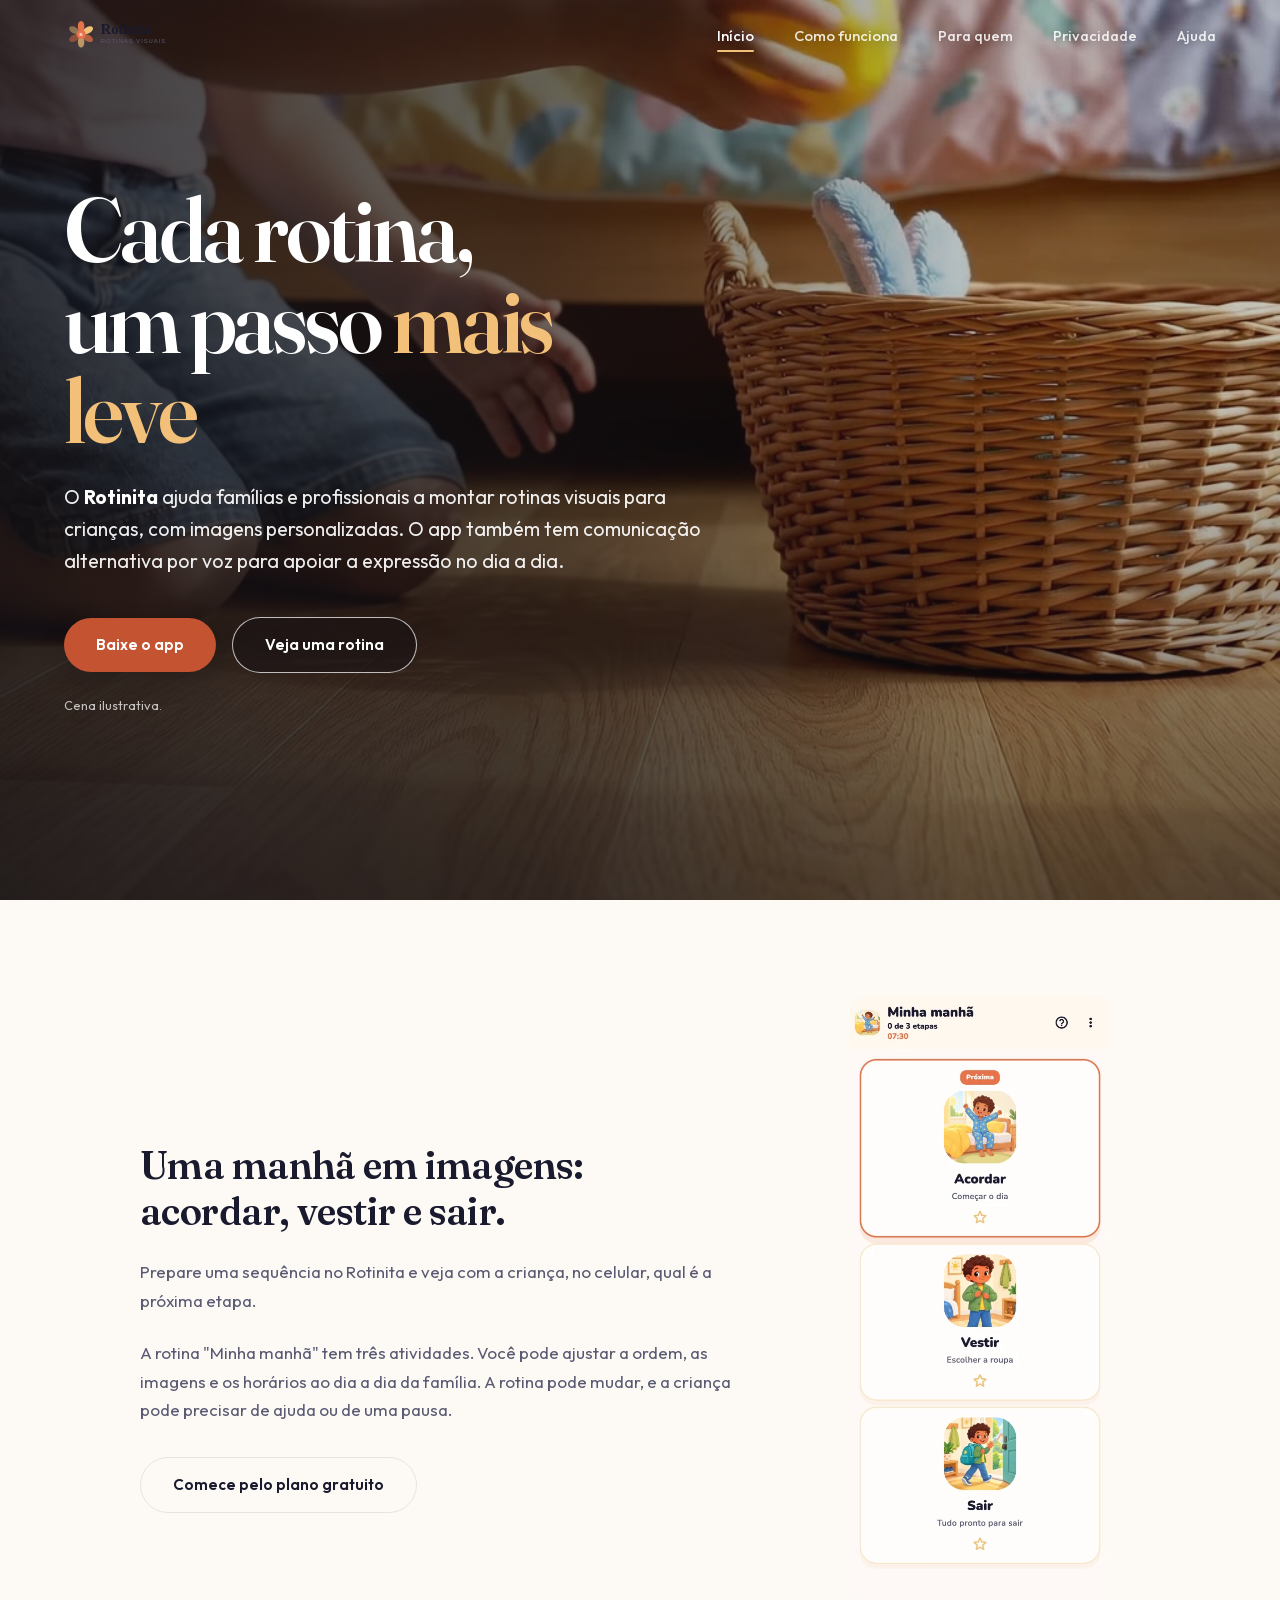
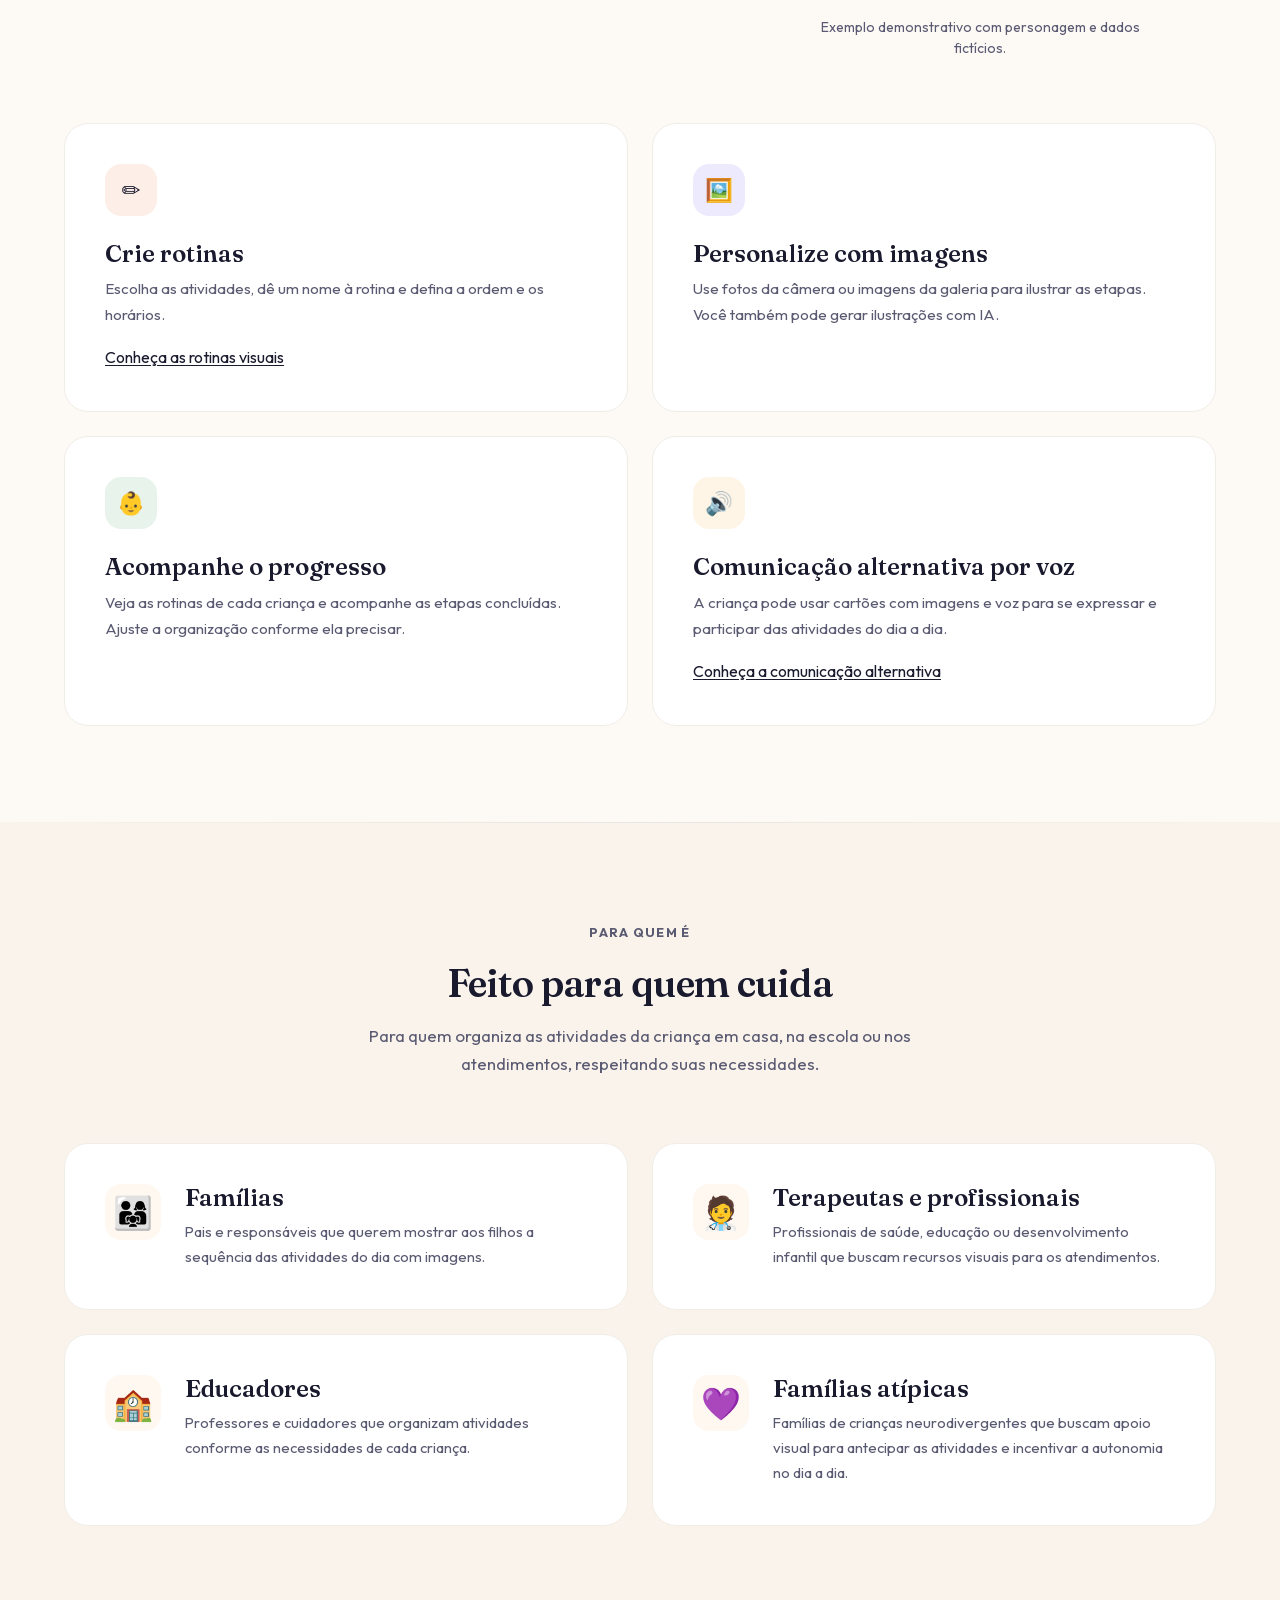
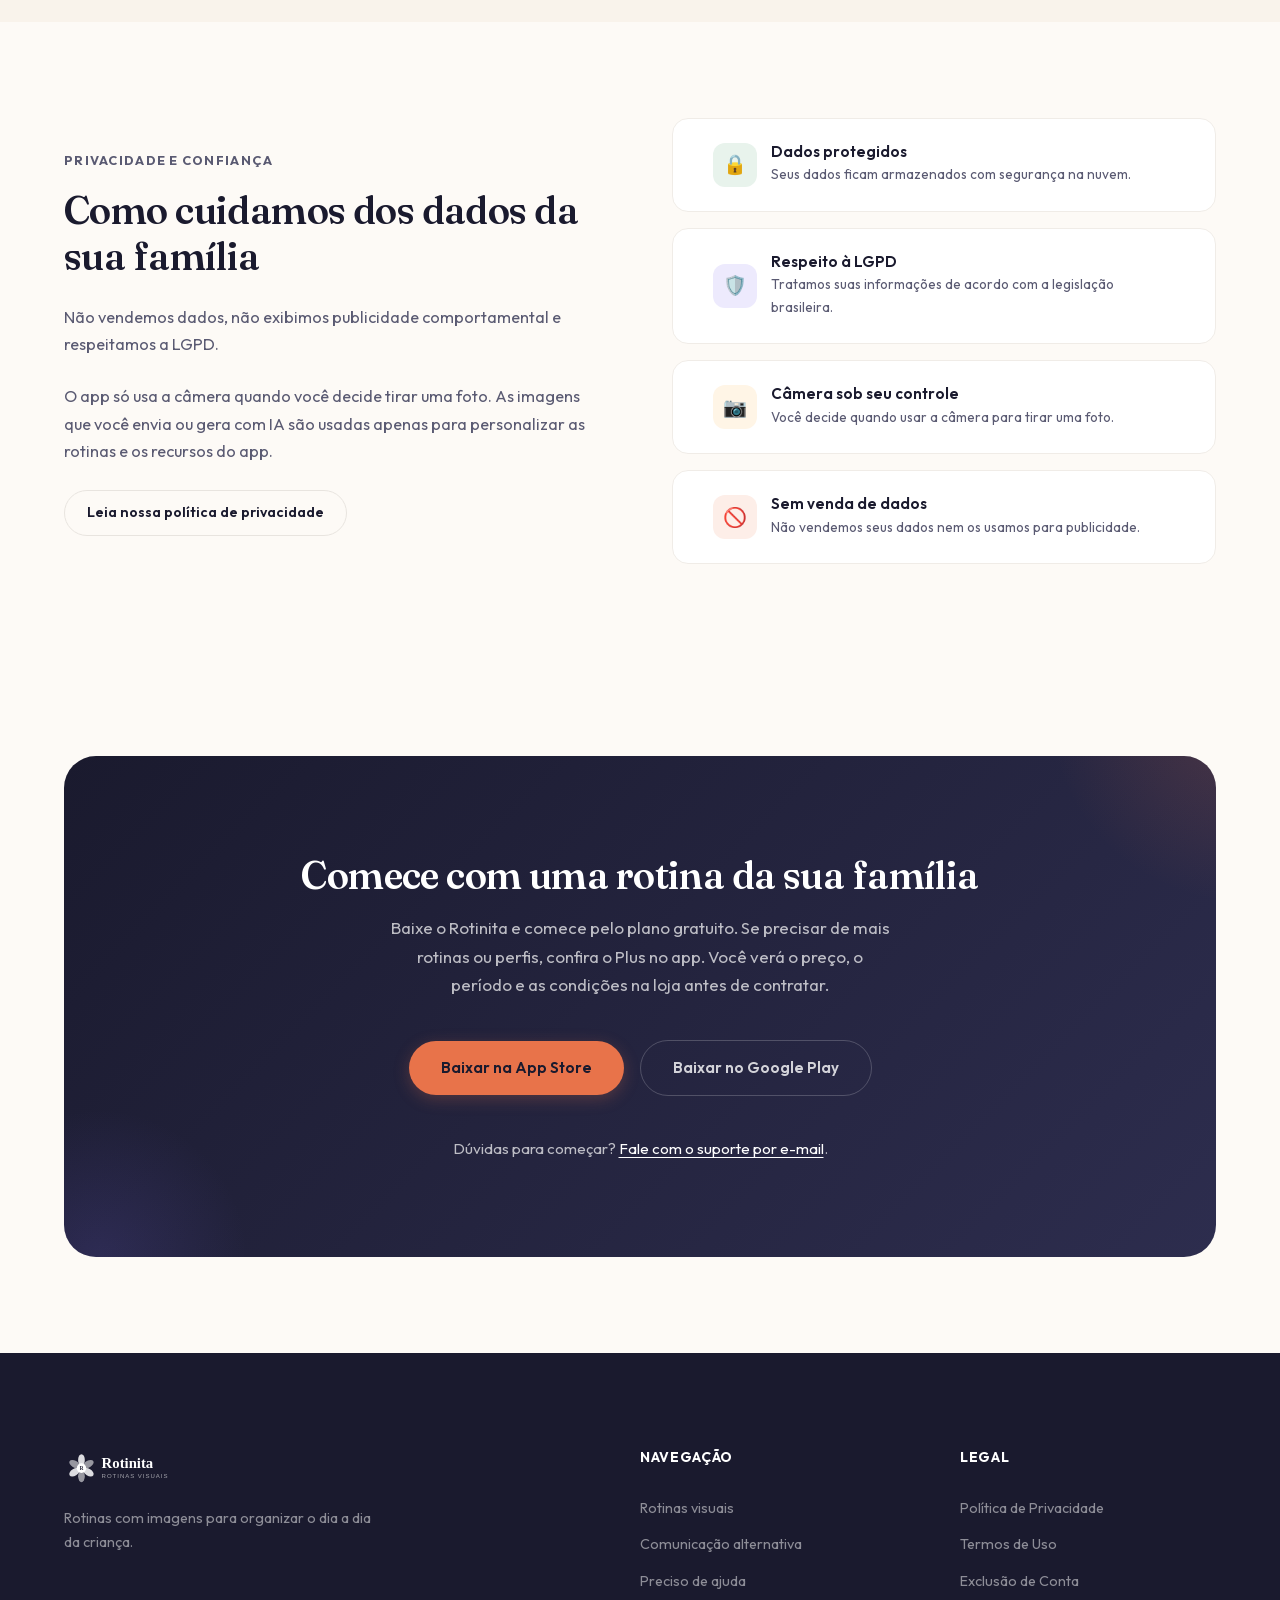
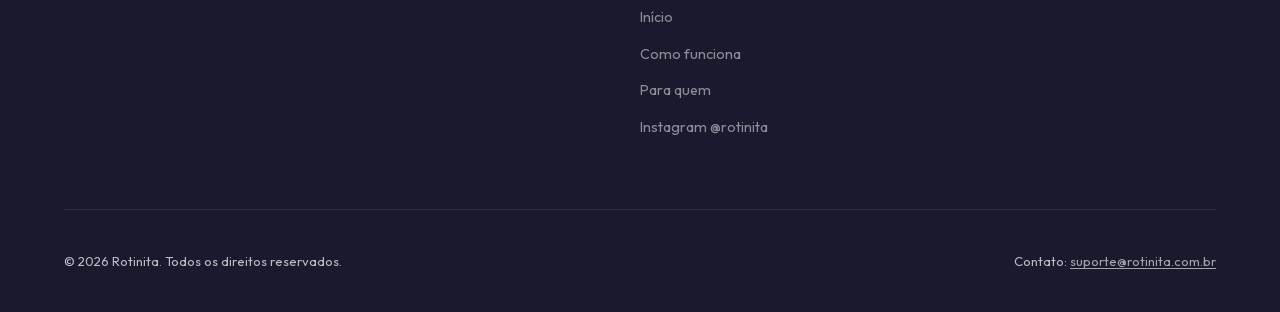
==== commit 167c1aa1: "fix(site): refine family-facing copy for clarity and inclusivity" ====
--- a/index.html
+++ b/index.html
@@ -161,11 +161,11 @@
           </h1>
 
           <p class="hero-subtitle fade-up stagger-1">
-            O <strong>Rotinita</strong> ajuda famílias e profissionais a organizarem rotinas visuais para crianças, com imagens personalizadas e comunicação alternativa por voz para apoiar a expressão no dia a dia.
+            O <strong>Rotinita</strong> ajuda famílias e profissionais a montar rotinas visuais para crianças, com imagens personalizadas. O app também tem comunicação alternativa por voz para apoiar a expressão no dia a dia.
           </p>
 
           <div class="hero-actions fade-up stagger-2">
-            <a href="#contato" class="btn btn-primary">Baixe o App</a>
+            <a href="#contato" class="btn btn-primary">Baixe o app</a>
             <a href="#como-funciona" class="btn btn-secondary">Veja uma rotina</a>
           </div>
 
@@ -182,9 +182,9 @@
       <div class="container">
         <div class="routine-example">
           <div class="routine-example-copy">
-            <h2>Acordar. Vestir. Sair.<br>Uma manhã em imagens.</h2>
-            <p>O que vem agora? Você prepara uma sequência no Rotinita e consulta as etapas com a criança, no celular.</p>
-            <p>Neste exemplo, “Minha manhã” reúne três atividades. Adapte a ordem, as imagens e os horários à sua família. A rotina pode mudar; a criança também pode precisar de ajuda ou de uma pausa.</p>
+            <h2>Uma manhã em imagens:<br>acordar, vestir e sair.</h2>
+            <p>Prepare uma sequência no Rotinita e veja com a criança, no celular, qual é a próxima etapa.</p>
+            <p>A rotina "Minha manhã" tem três atividades. Você pode ajustar a ordem, as imagens e os horários ao dia a dia da família. A rotina pode mudar, e a criança pode precisar de ajuda ou de uma pausa.</p>
             <a href="#contato" class="btn btn-secondary">Comece pelo plano gratuito</a>
           </div>
           <figure class="routine-example-figure">
@@ -197,26 +197,26 @@
           <div class="feature-card fade-up stagger-1">
             <div class="feature-icon feature-icon--orange" aria-hidden="true">✏️</div>
             <h3>Crie rotinas</h3>
-            <p>Monte sequências de atividades com nome, ordem e horários. Organize o dia de forma visual e intuitiva.</p>
+            <p>Escolha as atividades, dê um nome à rotina e defina a ordem e os horários.</p>
             <a class="text-link" href="/rotinas-visuais.html">Conheça as rotinas visuais</a>
           </div>
 
           <div class="feature-card fade-up stagger-2">
             <div class="feature-icon feature-icon--purple" aria-hidden="true">🖼️</div>
             <h3>Personalize com imagens</h3>
-            <p>Adicione fotos da câmera, imagens da galeria ou gere ilustrações por IA para deixar cada etapa única e reconhecível.</p>
+            <p>Use fotos da câmera ou imagens da galeria para ilustrar as etapas. Você também pode gerar ilustrações com IA.</p>
           </div>
 
           <div class="feature-card fade-up stagger-3">
             <div class="feature-icon feature-icon--sage" aria-hidden="true">👶</div>
             <h3>Acompanhe o progresso</h3>
-            <p>Visualize rotinas por perfil, acompanhe etapas concluídas e adapte a organização conforme a necessidade de cada criança.</p>
+            <p>Veja as rotinas de cada criança e acompanhe as etapas concluídas. Ajuste a organização conforme ela precisar.</p>
           </div>
 
           <div class="feature-card fade-up stagger-4">
             <div class="feature-icon feature-icon--warm" aria-hidden="true">🔊</div>
             <h3>Comunicação alternativa por voz</h3>
-            <p>Ofereça à criança mais uma forma de se expressar e participar das atividades do dia a dia.</p>
+            <p>A criança pode usar cartões com imagens e voz para se expressar e participar das atividades do dia a dia.</p>
             <a class="text-link" href="/comunicacao-alternativa.html">Conheça a comunicação alternativa</a>
           </div>
         </div>
@@ -229,7 +229,7 @@
         <div class="section-header fade-up">
           <span class="section-label">Para quem é</span>
           <h2>Feito para quem cuida</h2>
-          <p>O Rotinita é pensado para diferentes contextos — sempre com foco na organização e no bem-estar da criança.</p>
+          <p>Para quem organiza as atividades da criança em casa, na escola ou nos atendimentos, respeitando suas necessidades.</p>
         </div>
 
         <div class="audience-grid">
@@ -237,7 +237,7 @@
             <div class="audience-emoji" aria-hidden="true">👨‍👩‍👧</div>
             <div>
               <h3>Famílias</h3>
-              <p>Pais e responsáveis que querem estruturar a rotina dos filhos de forma visual, clara e sem estresse.</p>
+              <p>Pais e responsáveis que querem mostrar aos filhos a sequência das atividades do dia com imagens.</p>
             </div>
           </div>
 
@@ -245,7 +245,7 @@
             <div class="audience-emoji" aria-hidden="true">🧑‍⚕️</div>
             <div>
               <h3>Terapeutas e profissionais</h3>
-              <p>Profissionais de saúde, educação ou desenvolvimento infantil que precisam de ferramentas visuais para seus atendimentos.</p>
+              <p>Profissionais de saúde, educação ou desenvolvimento infantil que buscam recursos visuais para os atendimentos.</p>
             </div>
           </div>
 
@@ -253,7 +253,7 @@
             <div class="audience-emoji" aria-hidden="true">🏫</div>
             <div>
               <h3>Educadores</h3>
-              <p>Professores e cuidadores que desejam organizar atividades de forma estruturada e adaptada a cada criança.</p>
+              <p>Professores e cuidadores que organizam atividades conforme as necessidades de cada criança.</p>
             </div>
           </div>
 
@@ -261,7 +261,7 @@
             <div class="audience-emoji" aria-hidden="true">💜</div>
             <div>
               <h3>Famílias atípicas</h3>
-              <p>Rotinas visuais são especialmente úteis para crianças neurodivergentes, oferecendo previsibilidade e apoio à autonomia.</p>
+              <p>Famílias de crianças neurodivergentes que buscam apoio visual para antecipar as atividades e incentivar a autonomia no dia a dia.</p>
             </div>
           </div>
         </div>
@@ -274,15 +274,15 @@
         <div class="trust-content">
           <div class="trust-text fade-up">
             <span class="section-label">Privacidade e confiança</span>
-            <h2>Os dados da sua família são tratados com responsabilidade</h2>
+            <h2>Como cuidamos dos dados da sua família</h2>
             <p>
-              O Rotinita foi projetado com cuidado para lidar com dados sensíveis. Não vendemos dados, não exibimos publicidade comportamental e respeitamos a LGPD.
+              Não vendemos dados, não exibimos publicidade comportamental e respeitamos a LGPD.
             </p>
             <p>
-              A câmera só é utilizada quando você decide tirar uma foto. Imagens enviadas ou geradas por IA servem exclusivamente para personalizar as rotinas e funcionalidades do app.
+              O app só usa a câmera quando você decide tirar uma foto. As imagens que você envia ou gera com IA são usadas apenas para personalizar as rotinas e os recursos do app.
             </p>
             <div class="mt-md">
-              <a href="politica-de-privacidade.html" class="btn btn-secondary btn-sm">Leia nossa Política de Privacidade</a>
+              <a href="politica-de-privacidade.html" class="btn btn-secondary btn-sm">Leia nossa política de privacidade</a>
             </div>
           </div>
 
@@ -291,15 +291,15 @@
               <div class="trust-badge-icon feature-icon--sage" aria-hidden="true">🔒</div>
               <div>
                 <h3>Dados protegidos</h3>
-                <p>Armazenamento seguro com infraestrutura em nuvem confiável.</p>
+                <p>Seus dados ficam armazenados com segurança na nuvem.</p>
               </div>
             </div>
 
             <div class="trust-badge">
               <div class="trust-badge-icon feature-icon--purple" aria-hidden="true">🛡️</div>
               <div>
-                <h3>Conformidade com LGPD</h3>
-                <p>Suas informações tratadas de acordo com a legislação brasileira.</p>
+                <h3>Respeito à LGPD</h3>
+                <p>Tratamos suas informações de acordo com a legislação brasileira.</p>
               </div>
             </div>
 
@@ -307,7 +307,7 @@
               <div class="trust-badge-icon feature-icon--warm" aria-hidden="true">📷</div>
               <div>
                 <h3>Câmera sob seu controle</h3>
-                <p>A câmera só é acessada quando você escolhe tirar uma foto.</p>
+                <p>Você decide quando usar a câmera para tirar uma foto.</p>
               </div>
             </div>
 
@@ -315,7 +315,7 @@
               <div class="trust-badge-icon feature-icon--orange" aria-hidden="true">🚫</div>
               <div>
                 <h3>Sem venda de dados</h3>
-                <p>Seus dados não são vendidos ou utilizados para publicidade.</p>
+                <p>Não vendemos seus dados nem os usamos para publicidade.</p>
               </div>
             </div>
           </div>
@@ -328,7 +328,7 @@
       <div class="container">
         <div class="cta-card fade-up">
           <h2>Comece com uma rotina da sua família</h2>
-          <p>Baixe o Rotinita e comece pelo plano gratuito. Se precisar manter mais rotinas ou perfis, confira o Plus no app. Preço, período e condições aparecem na loja antes de contratar.</p>
+          <p>Baixe o Rotinita e comece pelo plano gratuito. Se precisar de mais rotinas ou perfis, confira o Plus no app. Você verá o preço, o período e as condições na loja antes de contratar.</p>
           <div class="hero-actions">
             <a href="https://apps.apple.com/br/app/rotinita/id6761869737" class="btn btn-primary">Baixar na App Store</a>
             <a href="https://play.google.com/store/apps/details?id=br.com.rotinita&amp;hl=pt_BR" class="btn btn-secondary">Baixar no Google Play</a>
@@ -347,7 +347,7 @@
           <a href="/" class="logo" aria-label="Rotinita - Página Inicial">
             <img src="logo-horizontal-branco.svg" alt="Rotinita" class="logo-image logo-image--footer" width="280" height="60">
           </a>
-          <p>Rotinas visuais para crianças — simples, acolhedoras e organizadas.</p>
+          <p>Rotinas com imagens para organizar o dia a dia da criança.</p>
         </div>
 
         <div class="footer-col">
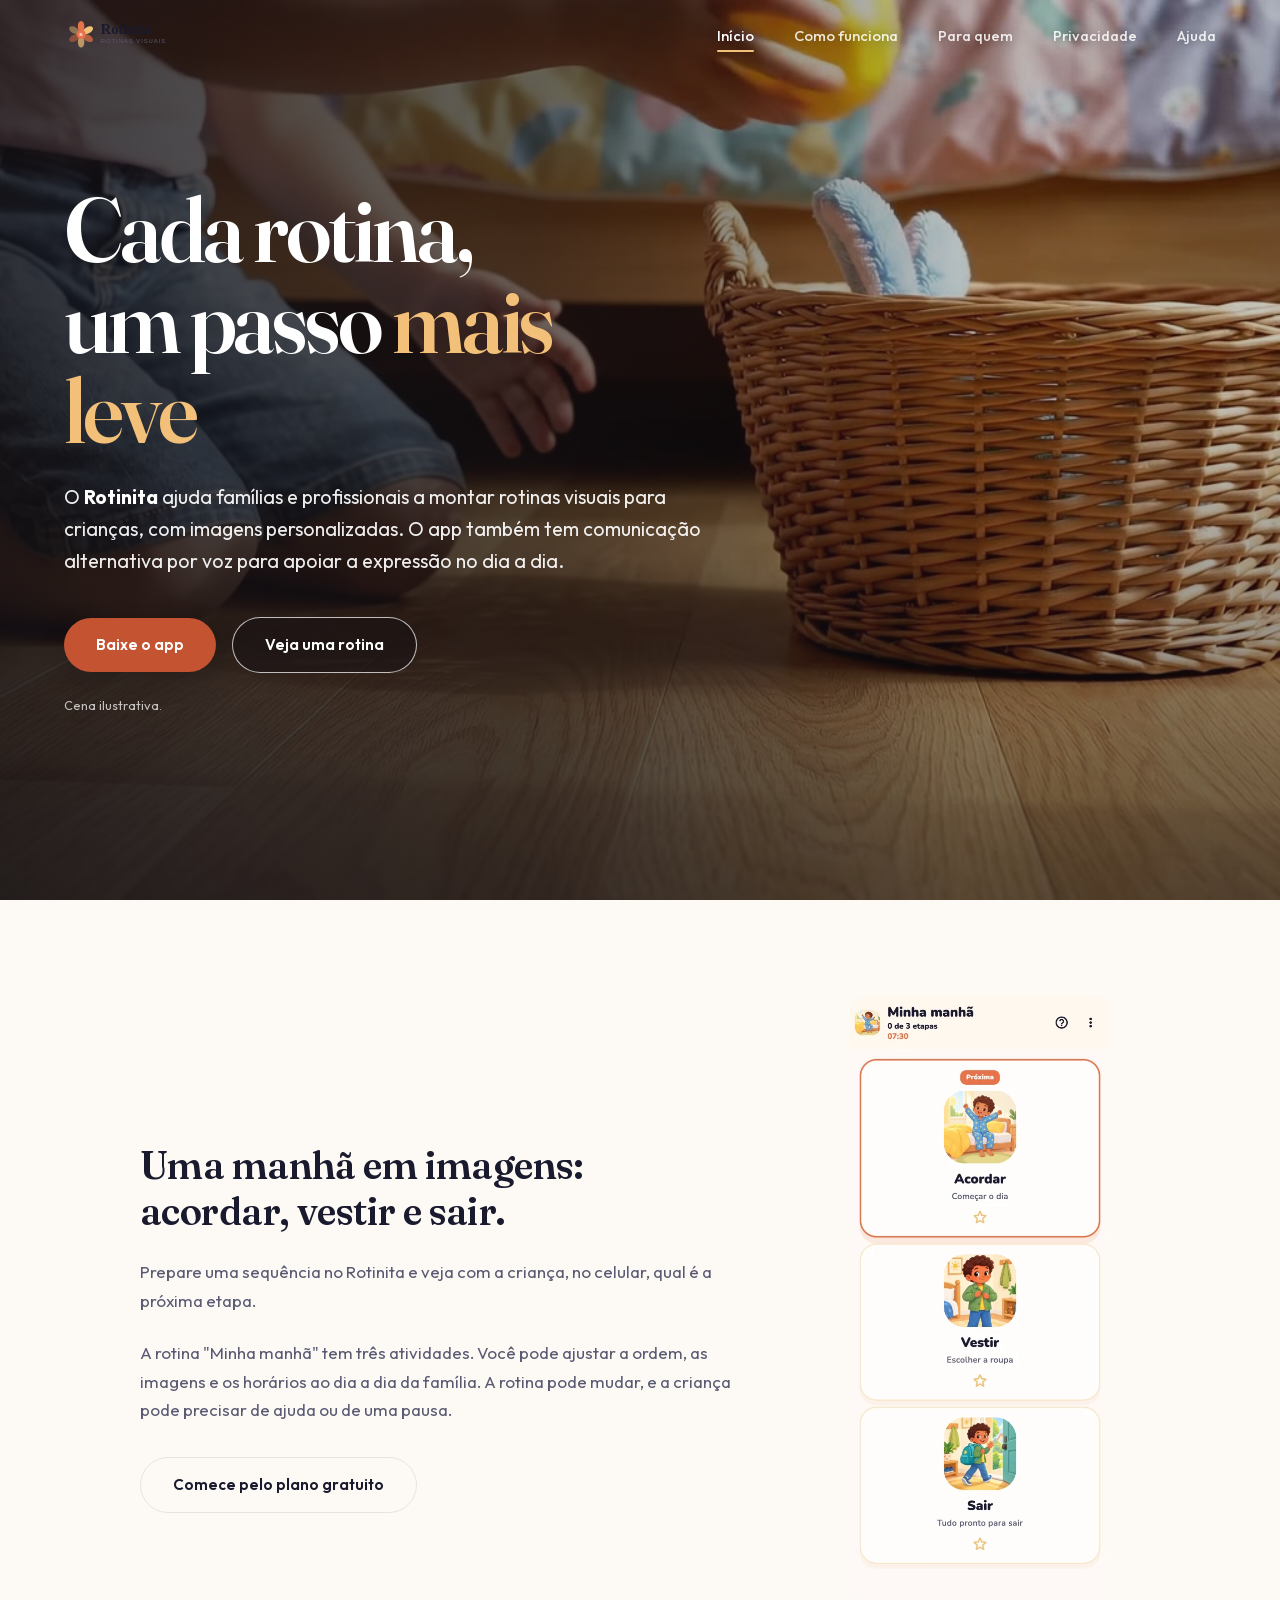
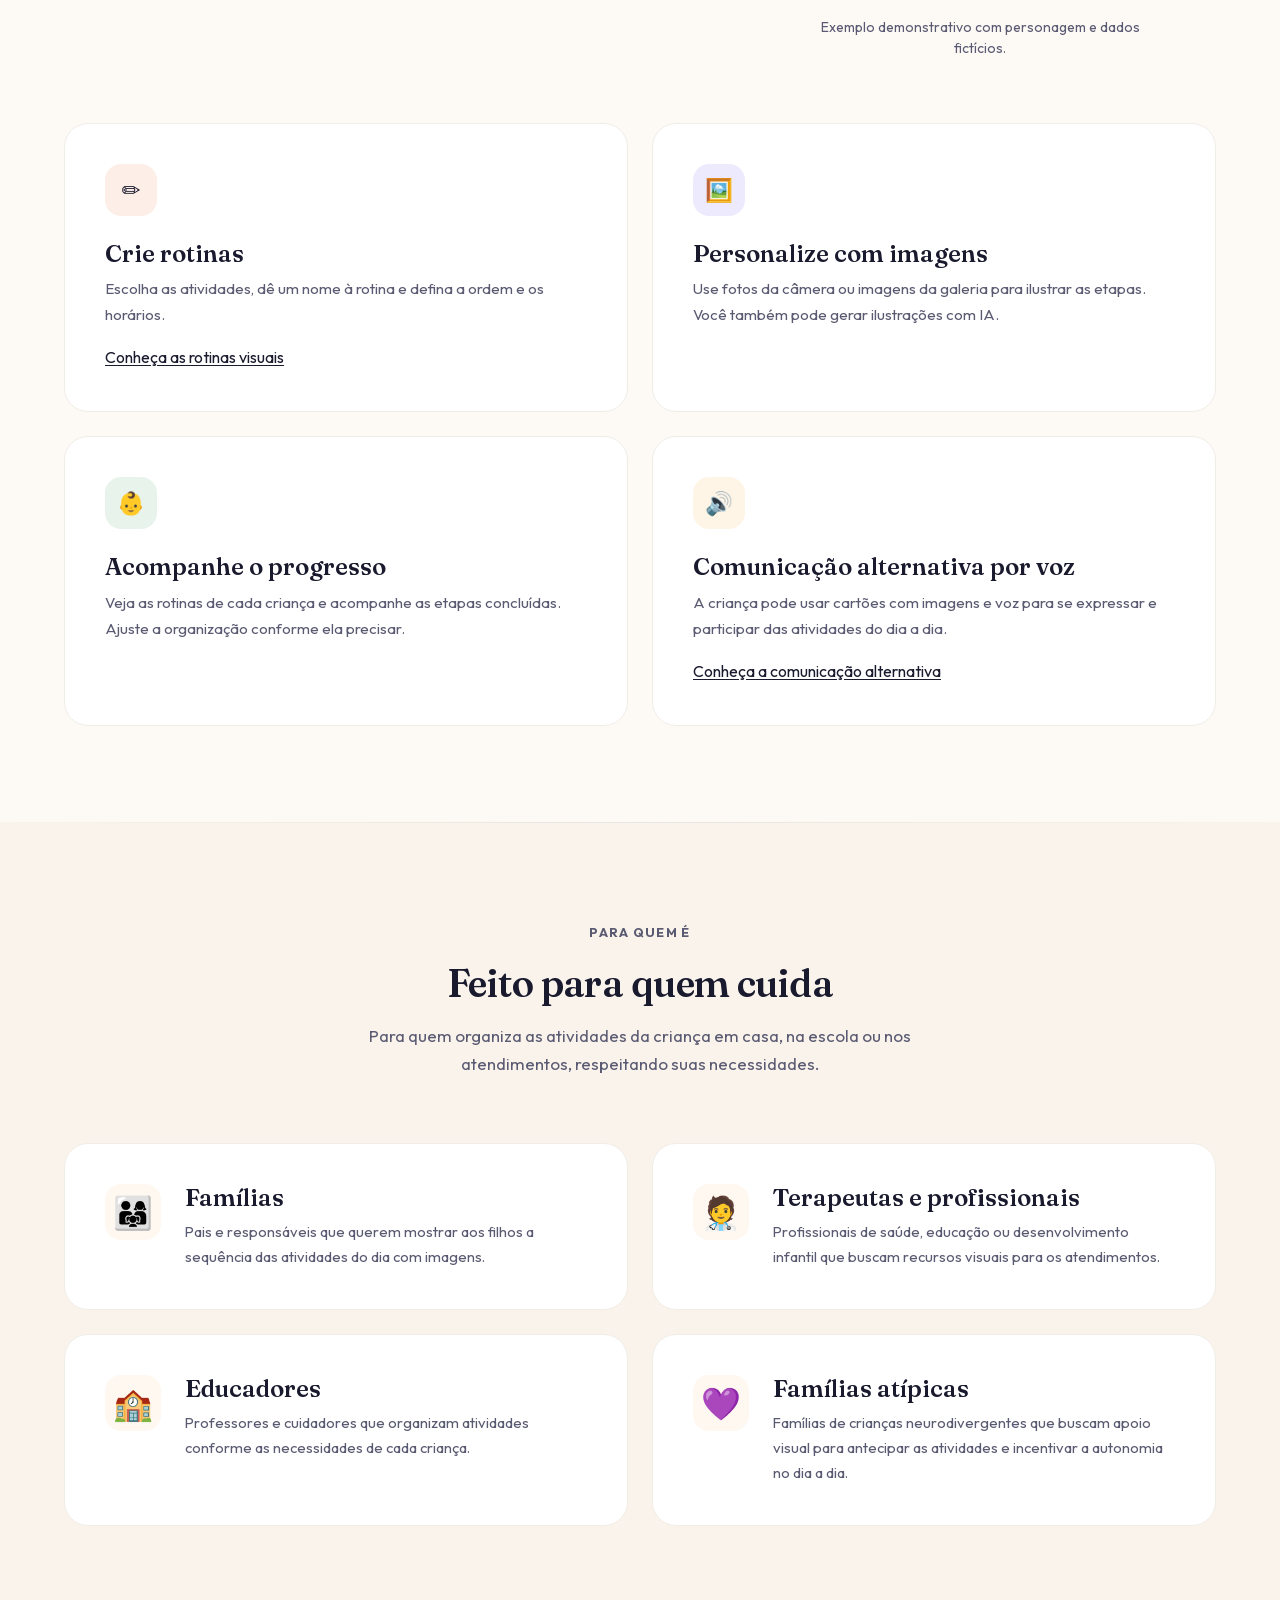
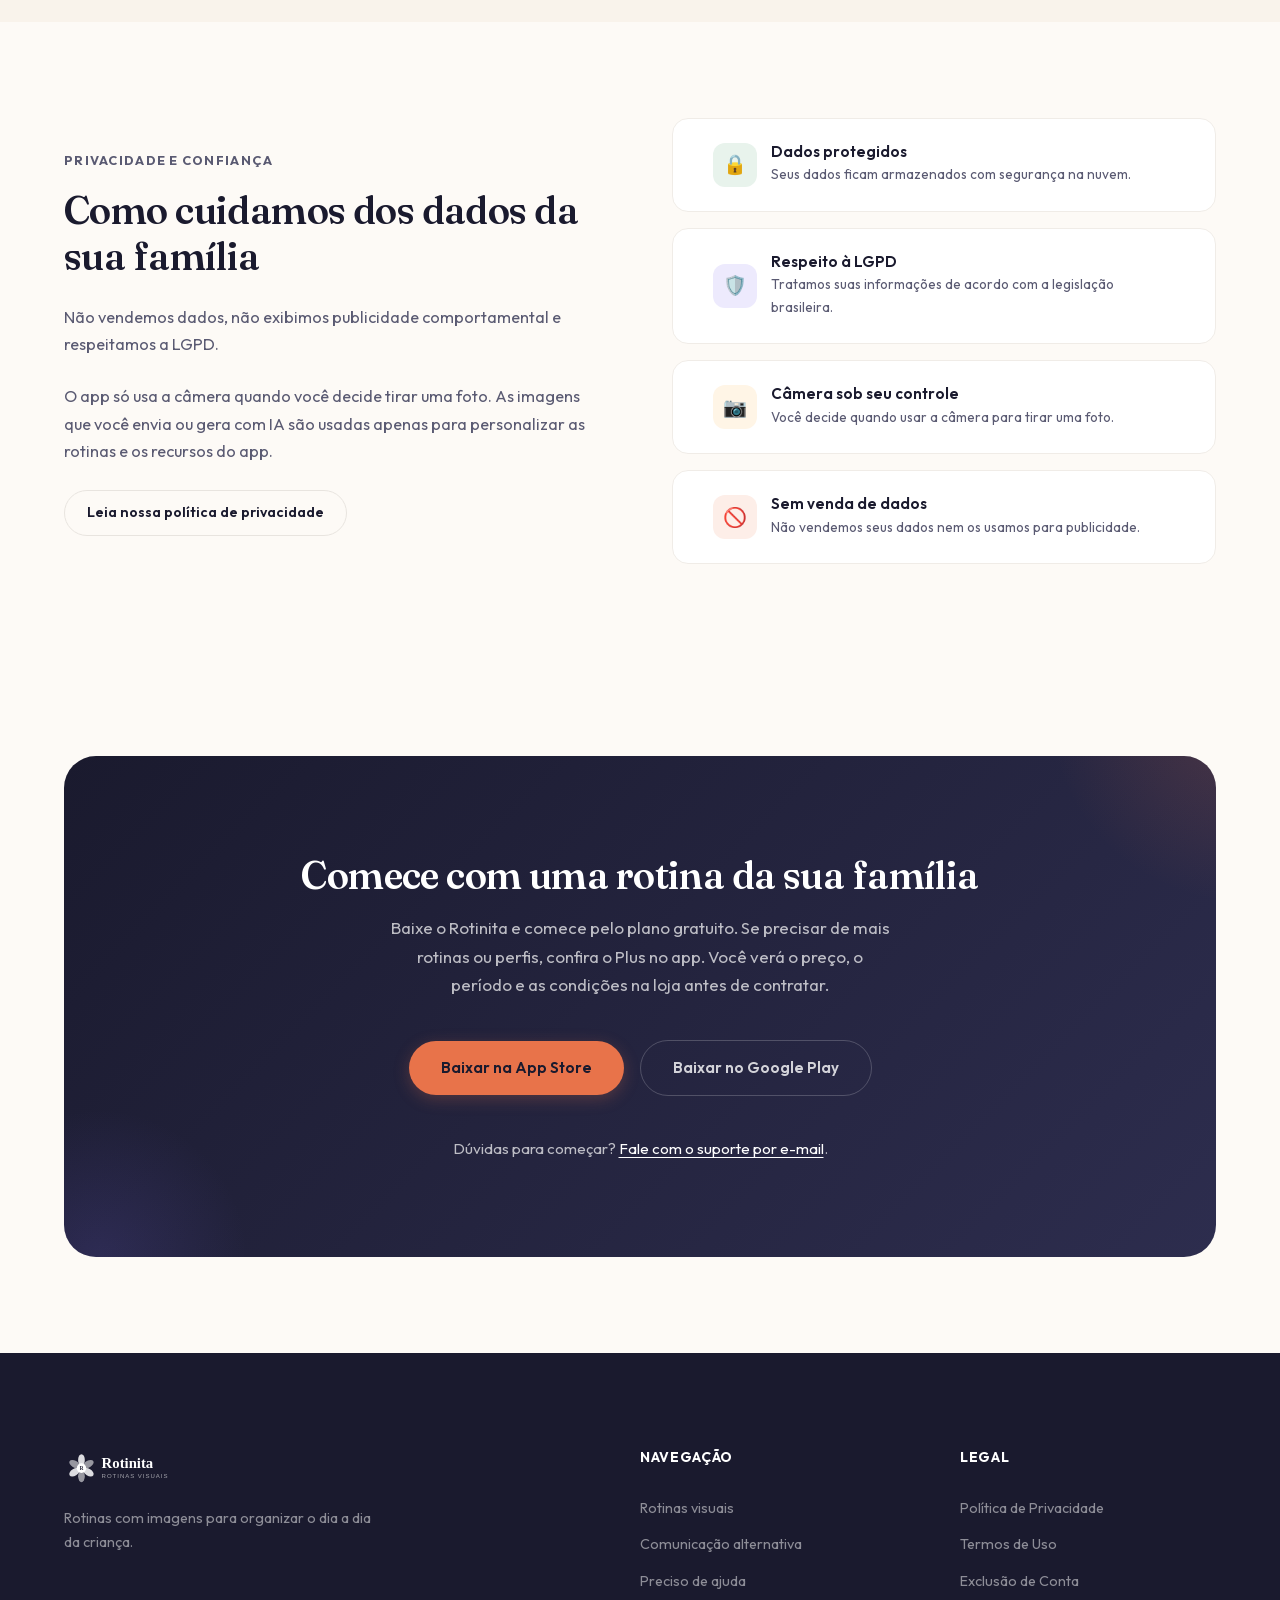
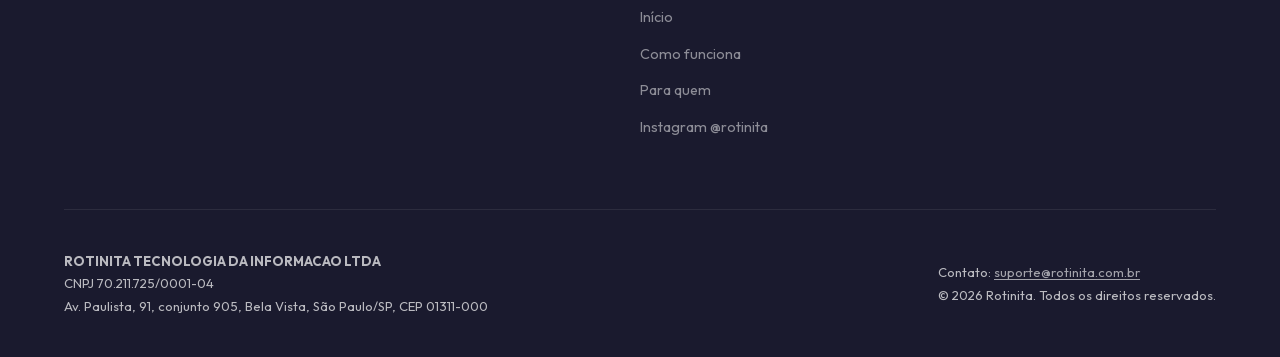
==== commit 1a780e67: "Identify Rotinita company across public pages" ====
--- a/index.html
+++ b/index.html
@@ -49,6 +49,8 @@
       "@type": "Organization",
       "@id": "https://rotinita.com.br/#organization",
       "name": "Rotinita",
+      "legalName": "ROTINITA TECNOLOGIA DA INFORMACAO LTDA",
+      "taxID": "70.211.725/0001-04",
       "url": "https://rotinita.com.br/",
       "logo": {
         "@type": "ImageObject",
@@ -370,8 +372,15 @@
       </div>
 
       <div class="footer-bottom">
-        <p>&copy; 2026 Rotinita. Todos os direitos reservados.</p>
-        <p>Contato: <a href="mailto:suporte@rotinita.com.br">suporte@rotinita.com.br</a></p>
+        <p>
+          <strong>ROTINITA TECNOLOGIA DA INFORMACAO LTDA</strong><br>
+          CNPJ 70.211.725/0001-04<br>
+          Av. Paulista, 91, conjunto 905, Bela Vista, São Paulo/SP, CEP 01311-000
+        </p>
+        <p>
+          Contato: <a href="mailto:suporte@rotinita.com.br">suporte@rotinita.com.br</a><br>
+          &copy; 2026 Rotinita. Todos os direitos reservados.
+        </p>
       </div>
     </div>
   </footer>
